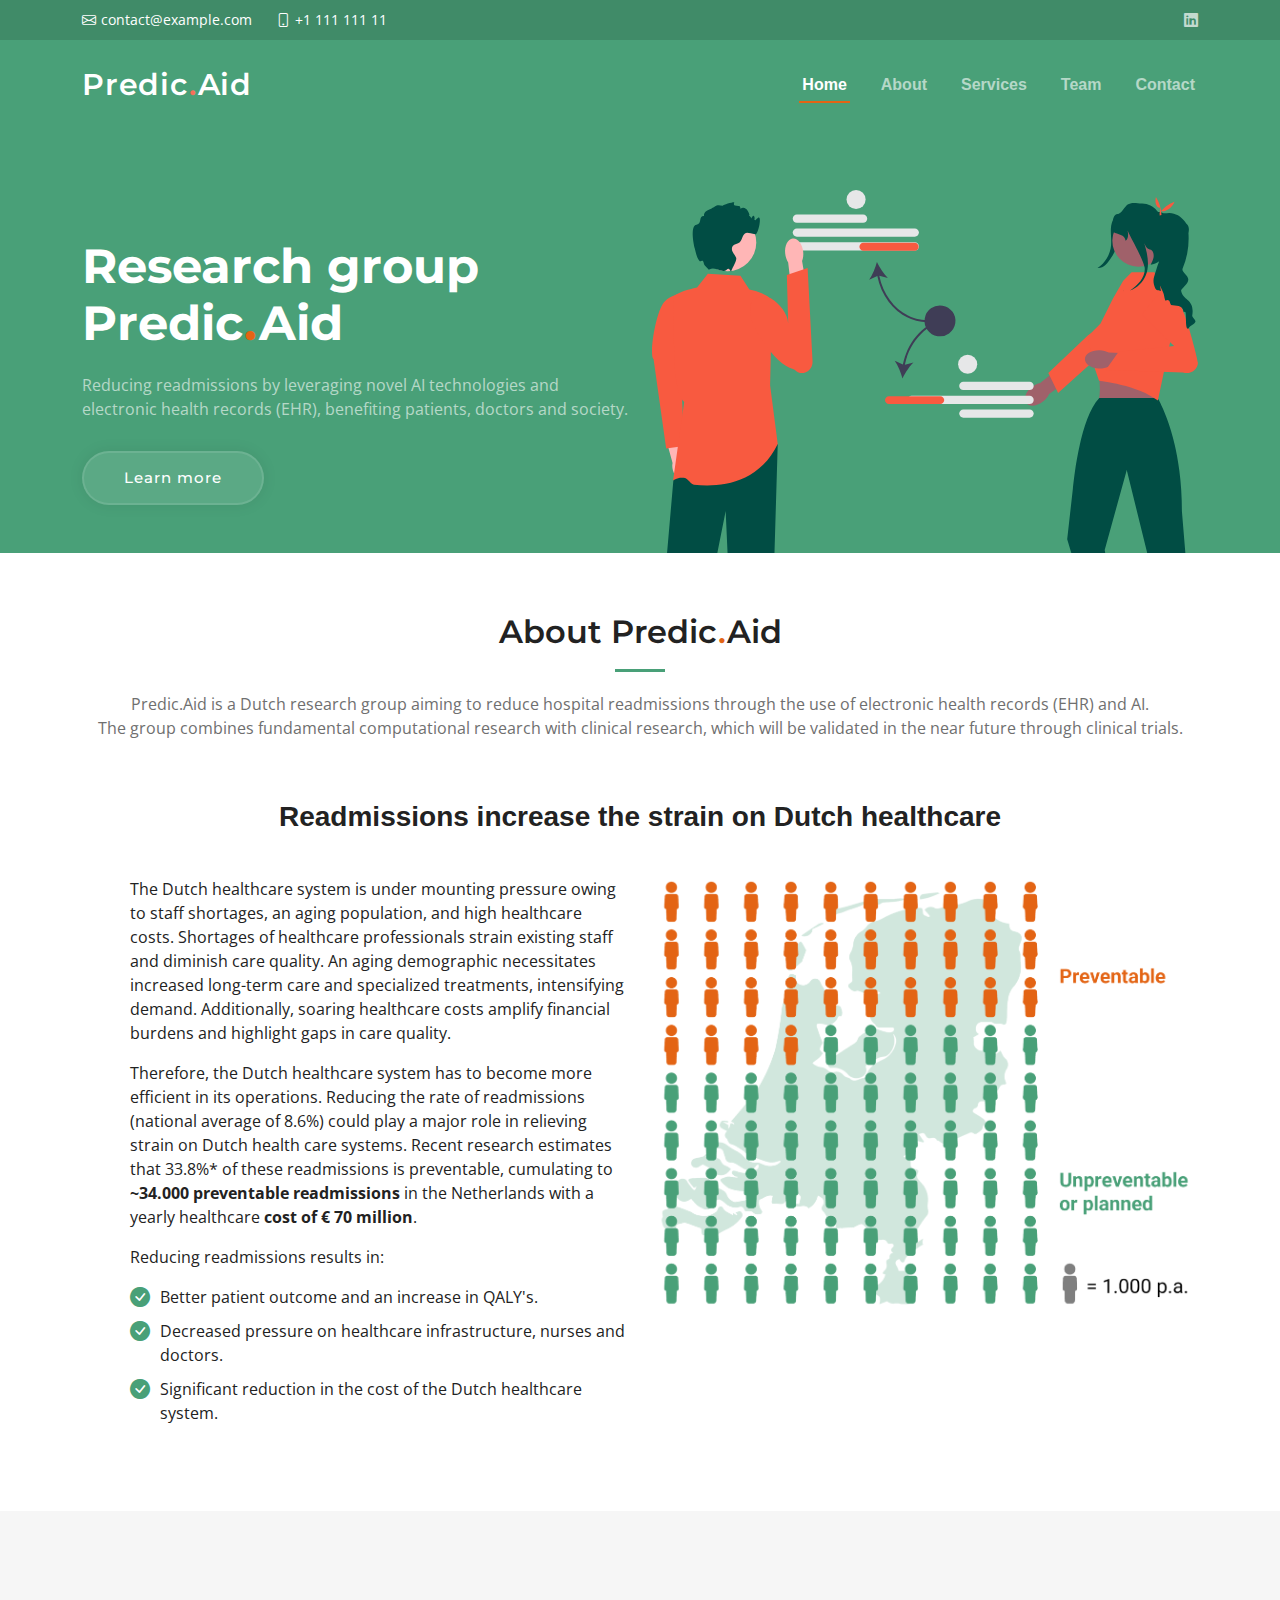
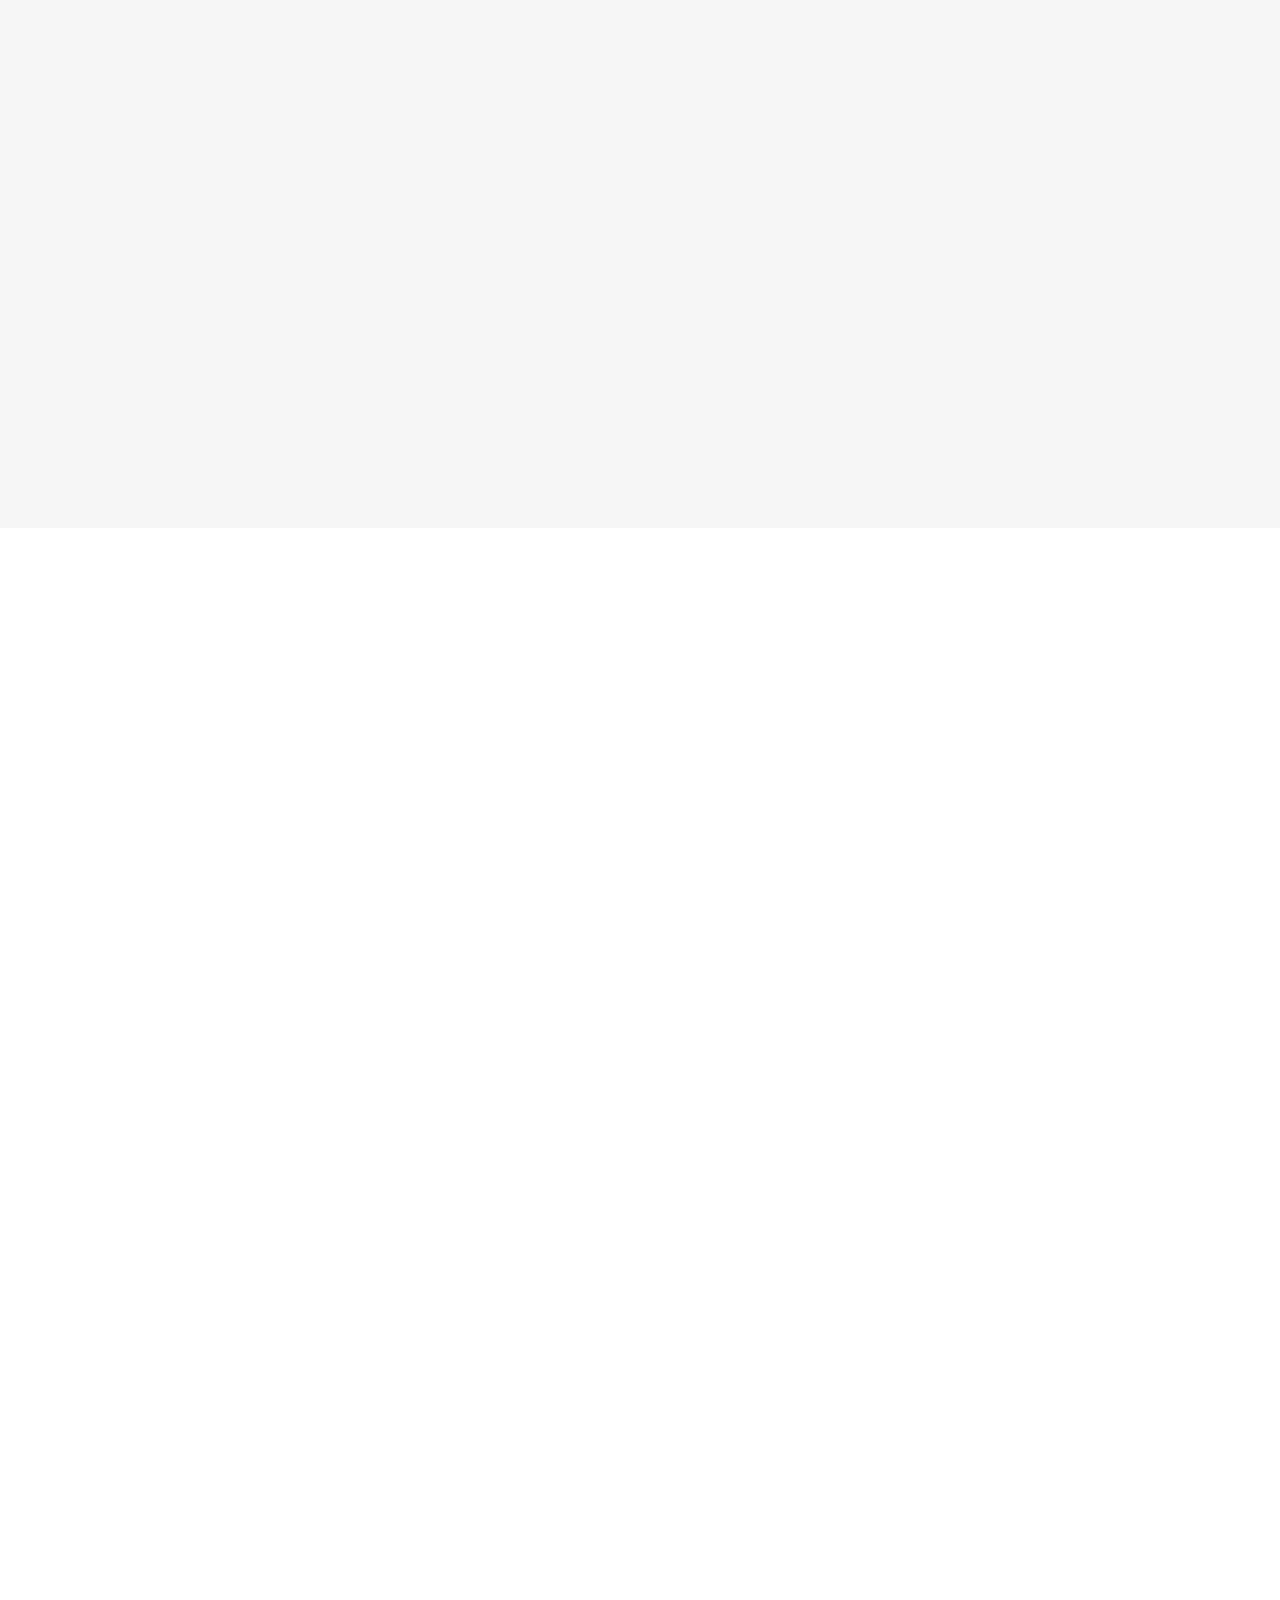
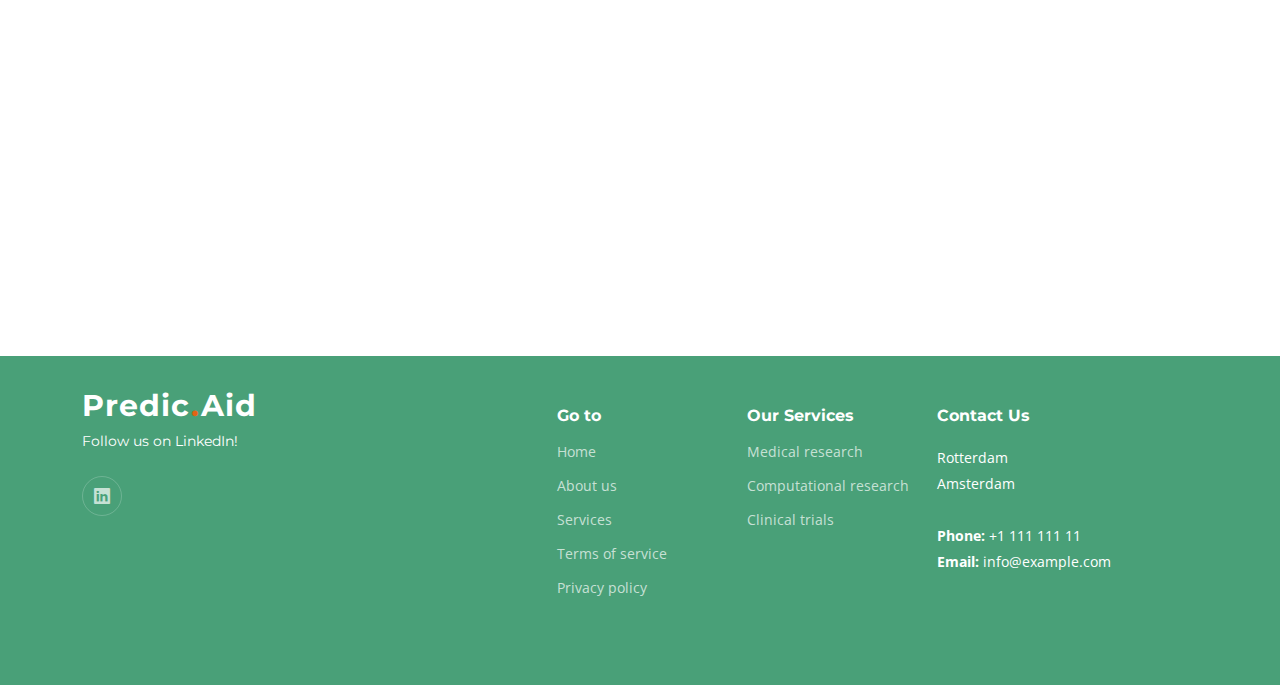
==== index.html @ d0615bd7 "subtutle" ====
<!DOCTYPE html>
<html lang="en">

<head>
  <meta charset="utf-8">
  <meta content="width=device-width, initial-scale=1.0" name="viewport">

  <title>Predic.Aid</title>
  <meta content="" name="description">
  <meta content="" name="keywords">

  <!-- Favicons -->
  <link href="assets/img/favicon.png" rel="icon">
  <link href="assets/img/apple-touch-icon.png" rel="apple-touch-icon">

  <!-- Google Fonts -->
  <link rel="preconnect" href="https://fonts.googleapis.com">
  <link rel="preconnect" href="https://fonts.gstatic.com" crossorigin>
  <link href="https://fonts.googleapis.com/css2?family=Open+Sans:ital,wght@0,300;0,400;0,500;0,600;0,700;1,300;1,400;1,600;1,700&family=Montserrat:ital,wght@0,300;0,400;0,500;0,600;0,700;1,300;1,400;1,500;1,600;1,700&family=Raleway:ital,wght@0,300;0,400;0,500;0,600;0,700;1,300;1,400;1,500;1,600;1,700&display=swap" rel="stylesheet">

  <!-- Vendor CSS Files -->
  <link href="assets/vendor/bootstrap/css/bootstrap.min.css" rel="stylesheet">
  <link href="assets/vendor/bootstrap-icons/bootstrap-icons.css" rel="stylesheet">
  <link href="assets/vendor/aos/aos.css" rel="stylesheet">
  <link href="assets/vendor/glightbox/css/glightbox.min.css" rel="stylesheet">
  <link href="assets/vendor/swiper/swiper-bundle.min.css" rel="stylesheet">

  <!-- Template Main CSS File -->
  <link href="assets/css/main.css" rel="stylesheet">

  <!-- =======================================================
  * Template Name: Impact
  * Template URL: https://bootstrapmade.com/impact-bootstrap-business-website-template/
  * Updated: Apr 4 2024 with Bootstrap v5.3.3
  * Author: BootstrapMade.com
  * License: https://bootstrapmade.com/license/
  ======================================================== -->
</head>

<body>

  <!-- ======= Header ======= -->
  <section id="topbar" class="topbar d-flex align-items-center">
    <div class="container d-flex justify-content-center justify-content-md-between">
      <div class="contact-info d-flex align-items-center">
        <i class="bi bi-envelope d-flex align-items-center"><a href="mailto:contact@example.com">contact@example.com</a></i>
        <i class="bi bi-phone d-flex align-items-center ms-4"><span>+1 111 111 11</span></i>
      </div>
      <div class="social-links d-none d-md-flex align-items-center">
        <a href="#" class="linkedin"><i class="bi bi-linkedin"></i></i></a>
      </div>
    </div>
  </section><!-- End Top Bar -->

  <header id="header" class="header d-flex align-items-center">

    <div class="container-fluid container-xl d-flex align-items-center justify-content-between">
      <a href="index.html" class="logo d-flex align-items-center">
        <!-- Uncomment the line below if you also wish to use an image logo -->
        <!-- <img src="assets/img/logo.png" alt=""> -->
        <h1>Predic<span>.</span>Aid</h1>
      </a>
      <nav id="navbar" class="navbar">
        <ul>
          <li><a href="#hero">Home</a></li>
          <li><a href="#about">About</a></li>
          <li><a href="#services">Services</a></li>
          <!--<li><a href="#portfolio">Portfolio</a></li>-->
          <li><a href="#team">Team</a></li>
          <!--<li><a href="blog.html">Blog</a></li>-->
          <!--
          <li class="dropdown"><a href="#"><span>Drop Down</span> <i class="bi bi-chevron-down dropdown-indicator"></i></a>
            <ul>
              <li><a href="#">Drop Down 1</a></li>
              <li class="dropdown"><a href="#"><span>Deep Drop Down</span> <i class="bi bi-chevron-down dropdown-indicator"></i></a>
                <ul>
                  <li><a href="#">Deep Drop Down 1</a></li>
                  <li><a href="#">Deep Drop Down 2</a></li>
                  <li><a href="#">Deep Drop Down 3</a></li>
                  <li><a href="#">Deep Drop Down 4</a></li>
                  <li><a href="#">Deep Drop Down 5</a></li>
                </ul>
              </li>
              <li><a href="#">Drop Down 2</a></li>
              <li><a href="#">Drop Down 3</a></li>
              <li><a href="#">Drop Down 4</a></li>
            </ul>
          </li>
          -->
          <li><a href="#contact">Contact</a></li>
        </ul>
      </nav><!-- .navbar -->

      <i class="mobile-nav-toggle mobile-nav-show bi bi-list"></i>
      <i class="mobile-nav-toggle mobile-nav-hide d-none bi bi-x"></i>

    </div>
  </header><!-- End Header -->
  <!-- End Header -->

  <!-- ======= Hero Section ======= -->
  <section id="hero" class="hero">
    <div class="container position-relative">
      <div class="row gy-5" data-aos="fade-in">
        <div class="col-lg-6 order-2 order-lg-1 d-flex flex-column justify-content-center text-center text-lg-start">
          <h2>Research group Predic<span>.</span>Aid</h2>
          <p>Reducing readmissions by leveraging novel AI technologies and electronic health records (EHR), benefiting patients, doctors and society.</p>
          <div class="d-flex justify-content-center justify-content-lg-start">
            <a href="#about" class="btn-get-started">Learn more</a>
            <!--<a href="https://www.youtube.com/watch?v=LXb3EKWsInQ" class="glightbox btn-watch-video d-flex align-items-center"><i class="bi bi-play-circle"></i><span>Watch Video</span></a>-->
          </div>
        </div>
        <div class="col-lg-6 order-1 order-lg-2">
          <img src="assets/img/hero-img.svg" class="img-fluid" alt="" data-aos="zoom-out" data-aos-delay="100">
        </div>
      </div>
    </div>
  </section>
  <!-- End Hero Section -->

  <main id="main">

    <!-- ======= About Us Section ======= -->
    <section id="about" class="about">
      <div class="container" data-aos="fade-up">

        <div class="section-header">
          <h2>About Predic<span class="text-orange">.</span>Aid</h2>
          <p>Predic.Aid is a Dutch research group aiming to reduce hospital readmissions through the use of electronic health records (EHR) and AI.</p>
          <p>The group combines fundamental computational research with clinical research, which will be validated in the near future through clinical trials. </p>
        </div>

        <div class="row gy-4 row-center-text">
          <h3>Readmissions increase the strain on Dutch healthcare</h3>
          <div class="col-lg-6 col-md-12">
            <div class = "content ps-0 ps-lg-5">
              <p>The Dutch healthcare system is under mounting pressure owing to staff shortages, an aging population, and high healthcare costs. Shortages of healthcare professionals strain existing staff and diminish care quality. An aging demographic necessitates increased long-term care and specialized treatments, intensifying demand. Additionally, soaring healthcare costs amplify financial burdens and highlight gaps in care quality. </p>
              <p>Therefore, the Dutch healthcare system has to become more efficient in its operations. Reducing the rate of readmissions (national average of 8.6%) could play a major role in relieving strain on Dutch health care systems. Recent research estimates that 33.8%* of these readmissions is preventable, cumulating to <b>~34.000 preventable readmissions</b> in the Netherlands with a yearly healthcare <b>cost of € 70 million</b>. </p>
              <p>Reducing readmissions results in:</p>
              <ul>
                <li><i class="bi bi-check-circle-fill"></i> Better patient outcome and an increase in QALY's.</li>
                <li><i class="bi bi-check-circle-fill"></i> Decreased pressure on healthcare infrastructure, nurses and doctors.</li>
                <li><i class="bi bi-check-circle-fill"></i> Significant reduction in the cost of the Dutch healthcare system.</li>
              </ul>
            </div>
          </div>
          <div class="col-lg-6 col-md-12">
            <img src="assets/img/graphics/preventable.png" class="img-fluid rounded-4 mb-4" alt="33.8% of Dutch readmissions is preventable.">
          </div>
        </div>

      </div>
    </section><!-- End About Us Section -->


   

    <!-- ======= Our Research Section ======= -->
    <section id="services" class="services sections-bg">
      <div class="container" data-aos="fade-up">

        <div class="section-header">
          <h2>Research</h2>
        </div>

        <div class="row gy-4" data-aos="fade-up" data-aos-delay="100">

          <div class="col-lg-4 col-md-6">
            <div class="service-item  position-relative">
              <div class="icon">
                <i class="bi bi-activity"></i>
              </div>
              <h3>Computational research</h3>
              <p>Predic.Aid is testing multiple machine learning algorithms for implementation. Algorithms are compared based on accuracy, speed and explainability.</p>
              <!---<a href="#" class="readmore stretched-link">Read more <i class="bi bi-arrow-right"></i></a>--->
            </div>
          </div><!-- End Service Item -->

          <div class="col-lg-4 col-md-6">
            <div class="service-item position-relative">
              <div class="icon">
                <i class="bi bi-broadcast"></i>
              </div>
              <h3>Clinical research</h3>
              <p>Clinical research forms the foundation for the development of readmission prediction models.</p>
              <!---<a href="#" class="readmore stretched-link">Read more <i class="bi bi-arrow-right"></i></a>--->
            </div>
          </div><!-- End Service Item -->

          <div class="col-lg-4 col-md-6">
            <div class="service-item position-relative">
              <div class="icon">
                <i class="bi bi-easel"></i>
              </div>
              <h3>Clinical trials</h3>
              <p>In the near future, computational and clinical research will combine in clinical trials to evaluate the impact of readmission prediction on Dutch healthcare.</p>
              <!---<a href="#" class="readmore stretched-link">Read more <i class="bi bi-arrow-right"></i></a>--->
            </div>
          </div><!-- End Service Item -->
        </div>

      </div>
    </section><!-- End Our Services Section -->


    <!-- ======= Our Team Section ======= -->
    <section id="team" class="team">
      <div class="container" data-aos="fade-up">

        <div class="section-header">
          <h2>The Predic<span class="predic-dot">.</span>Aid team</h2>
          <p>Predic.Aid is run by a group of young doctors and data scientist, brought together by their ambition to improve Dutch healthcare.</p>
        </div>

        <div class="row gy-3">

          <div class="col-xl-4 col-md-6 d-flex" data-aos="fade-up" data-aos-delay="200">
            <div class="member">
              <img src="assets/img/team/Karel.jpg" class="img-fluid" alt="">
              <h4>Karel Steur MD</h4>
              <span>Co-Founder & Head clinical</span>
              <div class="social">
                <a href=""><i class="bi bi-envelope"></i></a>
                <a href=""><i class="bi bi-phone"></i></a>
                <a href=""><i class="bi bi-linkedin"></i></a>
              </div>
            </div>
          </div><!-- End Team Member -->

          <div class="col-xl-4 col-md-6 d-flex" data-aos="fade-up" data-aos-delay="300">
            <div class="member">
              <img src="assets/img/team/Daan.png" class="img-fluid" alt="">
              <h4>Daan Witte</h4>
              <span>Co-founder & Data scientist</span>
              <div class="social">
                <a href=""><i class="bi bi-envelope"></i></a>
                <a href=""><i class="bi bi-phone"></i></a>
                <a href=""><i class="bi bi-linkedin"></i></a>
              </div>
            </div>
          </div><!-- End Team Member -->

          <div class="col-xl-4 col-md-6 d-flex" data-aos="fade-up" data-aos-delay="400">
            <div class="member">
              <img src="assets/img/team/Lex.jpg" class="img-fluid" alt="">
              <h4>Lex Lubbers</h4>
              <span>Co-founder & Data scientist</span>
              <div class="social">
                <a href=""><i class="bi bi-envelope"></i></a>
                <a href=""><i class="bi bi-phone"></i></a>
                <a href=""><i class="bi bi-linkedin"></i></a>
              </div>
            </div>
          </div><!-- End Team Member -->

        </div>

      </div>
    </section><!-- End Our Team Section -->

    <!-- ======= Contact Section ======= -->
    <section id="contact" class="contact">
      <div class="container" data-aos="fade-up">

        <div class="section-header">
          <h2>Contact</h2>
          <p>We are always open for a chat, don't hesitate to get in touch!</p>
        </div>

        <div class="row gx-lg-0 gy-4">

          <div class="col-lg-4">

            <div class="info-container d-flex flex-column align-items-center justify-content-center">
              <div class="info-item d-flex">
                <i class="bi bi-geo-alt flex-shrink-0"></i>
                <div>
                  <h4>Location:</h4>
                  <p>Rotterdam & Amsterdam</p>
                </div>
              </div><!-- End Info Item -->

              <div class="info-item d-flex">
                <i class="bi bi-envelope flex-shrink-0"></i>
                <div>
                  <h4>Email:</h4>
                  <p>info@example.com</p>
                </div>
              </div><!-- End Info Item -->

              <div class="info-item d-flex">
                <i class="bi bi-phone flex-shrink-0"></i>
                <div>
                  <h4>Call:</h4>
                  <p>+1 5589 55488 55</p>
                </div>
              </div><!-- End Info Item -->

              <div class="info-item d-flex">
                <i class="bi bi-clock flex-shrink-0"></i>
                <div>
                  <h4>Open Hours:</h4>
                  <p>Mon-Fri: 9AM - 6PM</p>
                </div>
              </div><!-- End Info Item -->
            </div>

          </div>

          <div class="col-lg-8">
            <form action="forms/contact.php" method="post" role="form" class="php-email-form">
              <div class="row">
                <div class="col-md-6 form-group">
                  <input type="text" name="name" class="form-control" id="name" placeholder="Your Name" required>
                </div>
                <div class="col-md-6 form-group mt-3 mt-md-0">
                  <input type="email" class="form-control" name="email" id="email" placeholder="Your Email" required>
                </div>
              </div>
              <div class="form-group mt-3">
                <input type="text" class="form-control" name="subject" id="subject" placeholder="Subject" required>
              </div>
              <div class="form-group mt-3">
                <textarea class="form-control" name="message" rows="7" placeholder="Message" required></textarea>
              </div>
              <div class="my-3">
                <div class="loading">Loading</div>
                <div class="error-message"></div>
                <div class="sent-message">Your message has been sent. Thank you!</div>
              </div>
              <div class="text-center"><button type="submit">Send Message</button></div>
            </form>
          </div><!-- End Contact Form -->

        </div>

      </div>
    </section><!-- End Contact Section -->

  </main><!-- End #main -->

  <!-- ======= Footer ======= -->
  <footer id="footer" class="footer">

    <div class="container">
      <div class="row gy-4">
        <div class="col-lg-5 col-md-12 footer-info">
          <a href="index.html" class="logo d-flex align-items-center">
            <span>Predic<span class="dot">.</span>Aid</span>
          </a>
          <p>Follow us on LinkedIn!</p>
          <div class="social-links d-flex mt-4">
            <a href="#" class="linkedin"><i class="bi bi-linkedin"></i></a>
          </div>
        </div>

        <div class="col-lg-2 col-6 footer-links">
          <h4>Go to</h4>
          <ul>
            <li><a href="#hero">Home</a></li>
            <li><a href="#about">About us</a></li>
            <li><a href="#services">Services</a></li>
            <li><a href="#">Terms of service</a></li>
            <li><a href="#">Privacy policy</a></li>
          </ul>
        </div>

        <div class="col-lg-2 col-6 footer-links">
          <h4>Our Services</h4>
          <ul>
            <li><a href="#">Medical research</a></li>
            <li><a href="#">Computational research</a></li>
            <li><a href="#">Clinical trials</a></li>
          </ul>
        </div>

        <div class="col-lg-3 col-md-12 footer-contact text-center text-md-start">
          <h4>Contact Us</h4>
          <p>
            Rotterdam <br>
            Amsterdam <br><br>
            <strong>Phone:</strong> +1 111 111 11<br>
            <strong>Email:</strong> info@example.com<br>
          </p>

        </div>

      </div>
    </div>

  </footer><!-- End Footer -->
  <!-- End Footer -->

  <a href="#" class="scroll-top d-flex align-items-center justify-content-center"><i class="bi bi-arrow-up-short"></i></a>

  <div id="preloader"></div>

  <!-- Vendor JS Files -->
  <script src="assets/vendor/bootstrap/js/bootstrap.bundle.min.js"></script>
  <script src="assets/vendor/aos/aos.js"></script>
  <script src="assets/vendor/glightbox/js/glightbox.min.js"></script>
  <script src="assets/vendor/purecounter/purecounter_vanilla.js"></script>
  <script src="assets/vendor/swiper/swiper-bundle.min.js"></script>
  <script src="assets/vendor/isotope-layout/isotope.pkgd.min.js"></script>
  <script src="assets/vendor/php-email-form/validate.js"></script>

  <!-- Template Main JS File -->
  <script src="assets/js/main.js"></script>

</body>

</html>
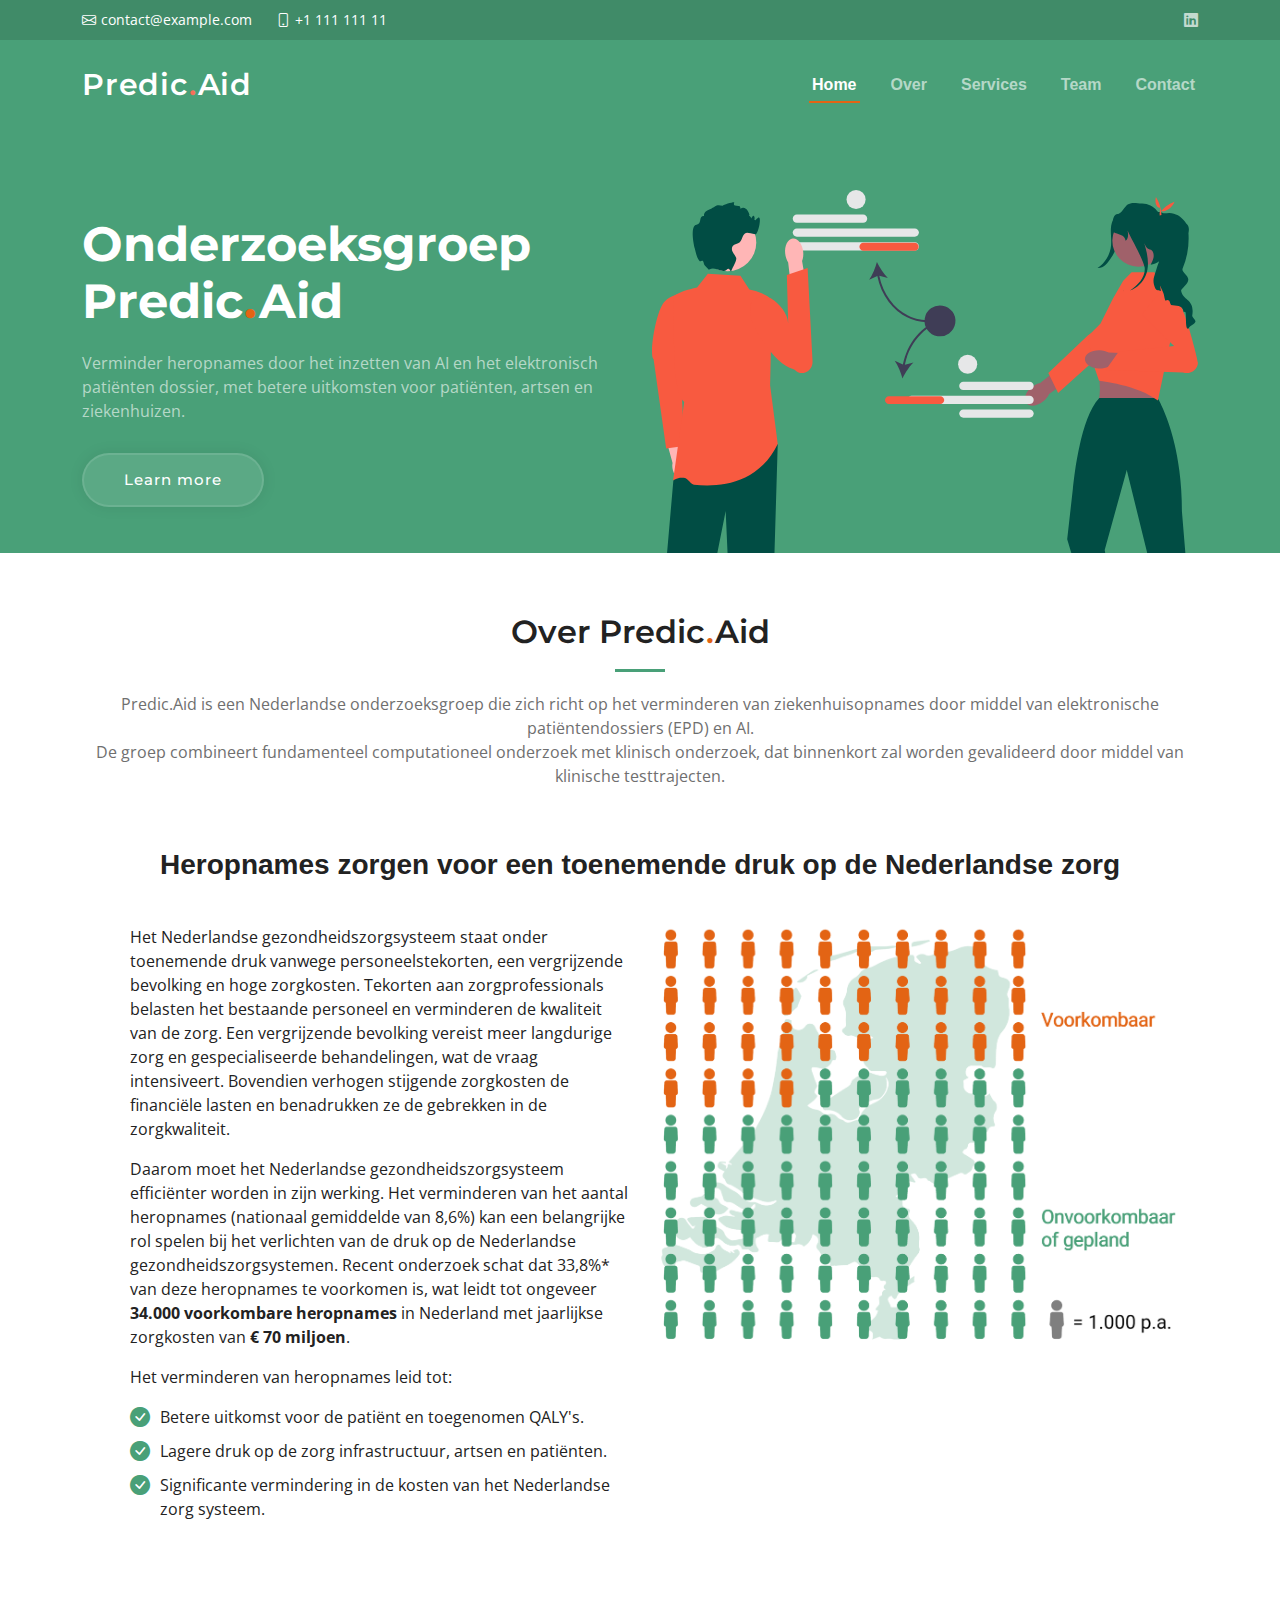
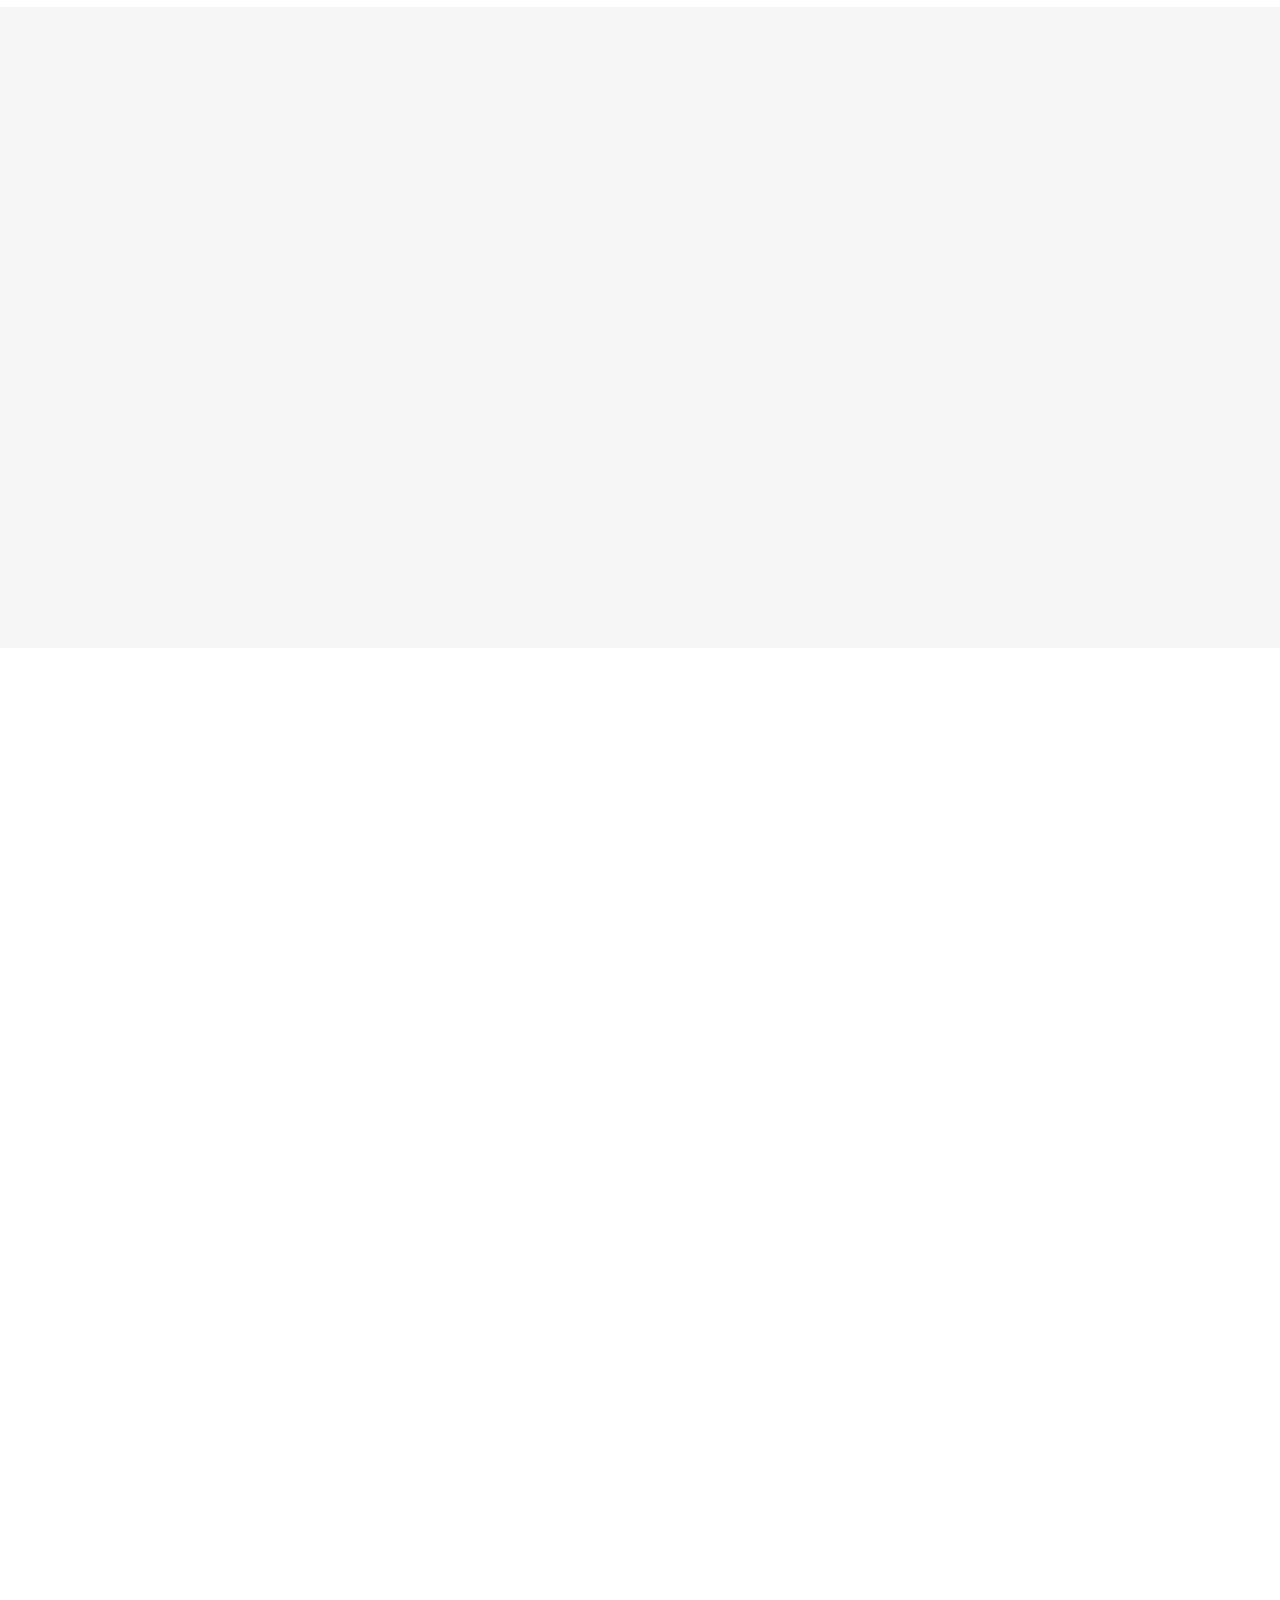
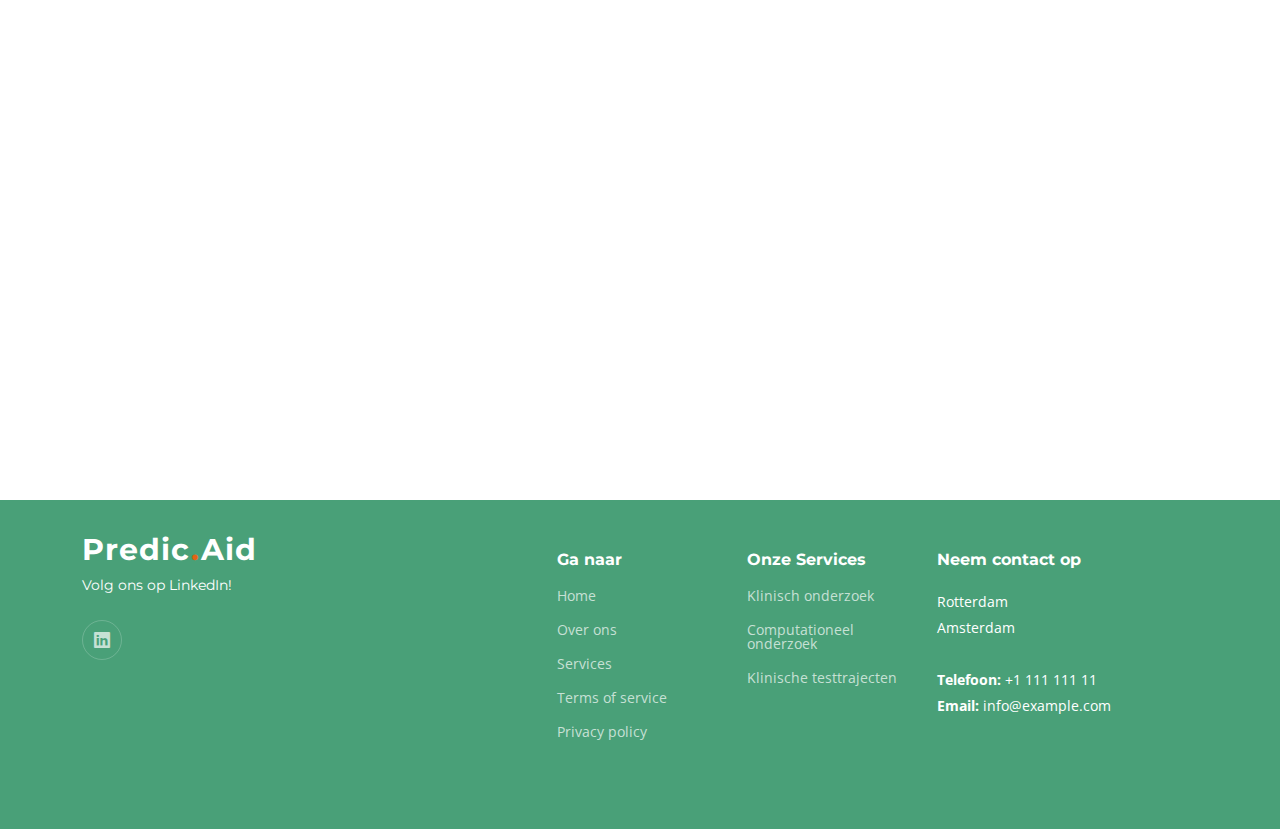
==== commit ec483f8f: "changed the language to dutch" ====
--- a/index.html
+++ b/index.html
@@ -63,7 +63,7 @@
       <nav id="navbar" class="navbar">
         <ul>
           <li><a href="#hero">Home</a></li>
-          <li><a href="#about">About</a></li>
+          <li><a href="#about">Over</a></li>
           <li><a href="#services">Services</a></li>
           <!--<li><a href="#portfolio">Portfolio</a></li>-->
           <li><a href="#team">Team</a></li>
@@ -103,8 +103,8 @@
     <div class="container position-relative">
       <div class="row gy-5" data-aos="fade-in">
         <div class="col-lg-6 order-2 order-lg-1 d-flex flex-column justify-content-center text-center text-lg-start">
-          <h2>Research group Predic<span>.</span>Aid</h2>
-          <p>Reducing readmissions by leveraging novel AI technologies and electronic health records (EHR), benefiting patients, doctors and society.</p>
+          <h2>Onderzoeksgroep Predic<span>.</span>Aid</h2>
+          <p>Verminder heropnames door het inzetten van AI en het elektronisch patiënten dossier, met betere uitkomsten voor patiënten, artsen en ziekenhuizen.</p>
           <div class="d-flex justify-content-center justify-content-lg-start">
             <a href="#about" class="btn-get-started">Learn more</a>
             <!--<a href="https://www.youtube.com/watch?v=LXb3EKWsInQ" class="glightbox btn-watch-video d-flex align-items-center"><i class="bi bi-play-circle"></i><span>Watch Video</span></a>-->
@@ -125,27 +125,28 @@
       <div class="container" data-aos="fade-up">
 
         <div class="section-header">
-          <h2>About Predic<span class="text-orange">.</span>Aid</h2>
-          <p>Predic.Aid is a Dutch research group aiming to reduce hospital readmissions through the use of electronic health records (EHR) and AI.</p>
-          <p>The group combines fundamental computational research with clinical research, which will be validated in the near future through clinical trials. </p>
+          <h2>Over Predic<span class="text-orange">.</span>Aid</h2>
+          <p>Predic.Aid is een Nederlandse onderzoeksgroep die zich richt op het verminderen van ziekenhuisopnames door middel van elektronische patiëntendossiers (EPD) en AI.</p>
+          <p>De groep combineert fundamenteel computationeel onderzoek met klinisch onderzoek, dat binnenkort zal worden gevalideerd door middel van klinische testtrajecten.</p>
         </div>
 
         <div class="row gy-4 row-center-text">
-          <h3>Readmissions increase the strain on Dutch healthcare</h3>
+          <h3>Heropnames zorgen voor een toenemende druk op de Nederlandse zorg</h3>
           <div class="col-lg-6 col-md-12">
             <div class = "content ps-0 ps-lg-5">
-              <p>The Dutch healthcare system is under mounting pressure owing to staff shortages, an aging population, and high healthcare costs. Shortages of healthcare professionals strain existing staff and diminish care quality. An aging demographic necessitates increased long-term care and specialized treatments, intensifying demand. Additionally, soaring healthcare costs amplify financial burdens and highlight gaps in care quality. </p>
-              <p>Therefore, the Dutch healthcare system has to become more efficient in its operations. Reducing the rate of readmissions (national average of 8.6%) could play a major role in relieving strain on Dutch health care systems. Recent research estimates that 33.8%* of these readmissions is preventable, cumulating to <b>~34.000 preventable readmissions</b> in the Netherlands with a yearly healthcare <b>cost of € 70 million</b>. </p>
-              <p>Reducing readmissions results in:</p>
+              <p>Het Nederlandse gezondheidszorgsysteem staat onder toenemende druk vanwege personeelstekorten, een vergrijzende bevolking en hoge zorgkosten. Tekorten aan zorgprofessionals belasten het bestaande personeel en verminderen de kwaliteit van de zorg. Een vergrijzende bevolking vereist meer langdurige zorg en gespecialiseerde behandelingen, wat de vraag intensiveert. Bovendien verhogen stijgende zorgkosten de financiële lasten en benadrukken ze de gebrekken in de zorgkwaliteit.</p>
+              <p>
+                Daarom moet het Nederlandse gezondheidszorgsysteem efficiënter worden in zijn werking. Het verminderen van het aantal heropnames (nationaal gemiddelde van 8,6%) kan een belangrijke rol spelen bij het verlichten van de druk op de Nederlandse gezondheidszorgsystemen. Recent onderzoek schat dat 33,8%* van deze heropnames te voorkomen is, wat leidt tot ongeveer <b>34.000 voorkombare heropnames</b> in Nederland met jaarlijkse zorgkosten van <b>€ 70 miljoen</b>.</p>
+              <p>Het verminderen van heropnames leid tot:</p>
               <ul>
-                <li><i class="bi bi-check-circle-fill"></i> Better patient outcome and an increase in QALY's.</li>
-                <li><i class="bi bi-check-circle-fill"></i> Decreased pressure on healthcare infrastructure, nurses and doctors.</li>
-                <li><i class="bi bi-check-circle-fill"></i> Significant reduction in the cost of the Dutch healthcare system.</li>
+                <li><i class="bi bi-check-circle-fill"></i> Betere uitkomst voor de patiënt en toegenomen QALY's.</li>
+                <li><i class="bi bi-check-circle-fill"></i> Lagere druk op de zorg infrastructuur, artsen en patiënten.</li>
+                <li><i class="bi bi-check-circle-fill"></i> Significante vermindering in de kosten van het Nederlandse zorg systeem.</li>
               </ul>
             </div>
           </div>
           <div class="col-lg-6 col-md-12">
-            <img src="assets/img/graphics/preventable.png" class="img-fluid rounded-4 mb-4" alt="33.8% of Dutch readmissions is preventable.">
+            <img src="assets/img/graphics/voorkombaar.png" class="img-fluid rounded-4 mb-4" alt="33.8% of Dutch readmissions is preventable.">
           </div>
         </div>
 
@@ -160,7 +161,7 @@
       <div class="container" data-aos="fade-up">
 
         <div class="section-header">
-          <h2>Research</h2>
+          <h2>Onderzoek</h2>
         </div>
 
         <div class="row gy-4" data-aos="fade-up" data-aos-delay="100">
@@ -170,8 +171,8 @@
               <div class="icon">
                 <i class="bi bi-activity"></i>
               </div>
-              <h3>Computational research</h3>
-              <p>Predic.Aid is testing multiple machine learning algorithms for implementation. Algorithms are compared based on accuracy, speed and explainability.</p>
+              <h3>Computationeel onderzoek</h3>
+              <p>Predic.Aid test meerdere machine learning-algoritmen voor implementatie. De algoritmen worden vergeleken op basis van nauwkeurigheid, snelheid en verklaarbaarheid.</p>
               <!---<a href="#" class="readmore stretched-link">Read more <i class="bi bi-arrow-right"></i></a>--->
             </div>
           </div><!-- End Service Item -->
@@ -181,8 +182,9 @@
               <div class="icon">
                 <i class="bi bi-broadcast"></i>
               </div>
-              <h3>Clinical research</h3>
-              <p>Clinical research forms the foundation for the development of readmission prediction models.</p>
+              <h3>Klinisch onderzoek</h3>
+              <p>
+                Klinisch onderzoek vormt de basis voor de ontwikkeling van voorspellingsmodellen voor heropnames.</p>
               <!---<a href="#" class="readmore stretched-link">Read more <i class="bi bi-arrow-right"></i></a>--->
             </div>
           </div><!-- End Service Item -->
@@ -192,8 +194,8 @@
               <div class="icon">
                 <i class="bi bi-easel"></i>
               </div>
-              <h3>Clinical trials</h3>
-              <p>In the near future, computational and clinical research will combine in clinical trials to evaluate the impact of readmission prediction on Dutch healthcare.</p>
+              <h3>Klinische testtrajecten</h3>
+              <p>In de nabije toekomst zullen computationeel en klinisch onderzoek samenkomen in klinische proeven om de impact van voorspelling van heropnames op de Nederlandse gezondheidszorg te evalueren.</p>
               <!---<a href="#" class="readmore stretched-link">Read more <i class="bi bi-arrow-right"></i></a>--->
             </div>
           </div><!-- End Service Item -->
@@ -208,8 +210,8 @@
       <div class="container" data-aos="fade-up">
 
         <div class="section-header">
-          <h2>The Predic<span class="predic-dot">.</span>Aid team</h2>
-          <p>Predic.Aid is run by a group of young doctors and data scientist, brought together by their ambition to improve Dutch healthcare.</p>
+          <h2>Het Predic<span class="predic-dot">.</span>Aid team</h2>
+          <p>Predic.Aid wordt geleid door een groep jonge artsen en datawetenschappers, verenigd door hun ambitie om de Nederlandse gezondheidszorg te verbeteren.</p>
         </div>
 
         <div class="row gy-3">
@@ -218,7 +220,7 @@
             <div class="member">
               <img src="assets/img/team/Karel.jpg" class="img-fluid" alt="">
               <h4>Karel Steur MD</h4>
-              <span>Co-Founder & Head clinical</span>
+              <span>Co-Founder & Hoofd klinsich onderzoek</span>
               <div class="social">
                 <a href=""><i class="bi bi-envelope"></i></a>
                 <a href=""><i class="bi bi-phone"></i></a>
@@ -264,7 +266,7 @@
 
         <div class="section-header">
           <h2>Contact</h2>
-          <p>We are always open for a chat, don't hesitate to get in touch!</p>
+          <p>We gaan graag in gesprek, twijfel niet om contact op te nemen!</p>
         </div>
 
         <div class="row gx-lg-0 gy-4">
@@ -275,7 +277,7 @@
               <div class="info-item d-flex">
                 <i class="bi bi-geo-alt flex-shrink-0"></i>
                 <div>
-                  <h4>Location:</h4>
+                  <h4>Locatie:</h4>
                   <p>Rotterdam & Amsterdam</p>
                 </div>
               </div><!-- End Info Item -->
@@ -291,7 +293,7 @@
               <div class="info-item d-flex">
                 <i class="bi bi-phone flex-shrink-0"></i>
                 <div>
-                  <h4>Call:</h4>
+                  <h4>Telefoon:</h4>
                   <p>+1 5589 55488 55</p>
                 </div>
               </div><!-- End Info Item -->
@@ -299,8 +301,8 @@
               <div class="info-item d-flex">
                 <i class="bi bi-clock flex-shrink-0"></i>
                 <div>
-                  <h4>Open Hours:</h4>
-                  <p>Mon-Fri: 9AM - 6PM</p>
+                  <h4>Kantoor uren:</h4>
+                  <p>ma - vr: 9:00 - 18:00</p>
                 </div>
               </div><!-- End Info Item -->
             </div>
@@ -311,24 +313,24 @@
             <form action="forms/contact.php" method="post" role="form" class="php-email-form">
               <div class="row">
                 <div class="col-md-6 form-group">
-                  <input type="text" name="name" class="form-control" id="name" placeholder="Your Name" required>
+                  <input type="text" name="name" class="form-control" id="name" placeholder="Naam" required>
                 </div>
                 <div class="col-md-6 form-group mt-3 mt-md-0">
-                  <input type="email" class="form-control" name="email" id="email" placeholder="Your Email" required>
+                  <input type="email" class="form-control" name="email" id="email" placeholder="Email" required>
                 </div>
               </div>
               <div class="form-group mt-3">
-                <input type="text" class="form-control" name="subject" id="subject" placeholder="Subject" required>
+                <input type="text" class="form-control" name="subject" id="subject" placeholder="Onderwerp" required>
               </div>
               <div class="form-group mt-3">
-                <textarea class="form-control" name="message" rows="7" placeholder="Message" required></textarea>
+                <textarea class="form-control" name="message" rows="7" placeholder="Bericht" required></textarea>
               </div>
               <div class="my-3">
-                <div class="loading">Loading</div>
+                <div class="loading">Laden</div>
                 <div class="error-message"></div>
-                <div class="sent-message">Your message has been sent. Thank you!</div>
-              </div>
-              <div class="text-center"><button type="submit">Send Message</button></div>
+                <div class="sent-message">Uw bericht is verstuurd, bedankt!</div>
+              </div>
+              <div class="text-center"><button type="submit">Verstuur</button></div>
             </form>
           </div><!-- End Contact Form -->
 
@@ -348,17 +350,17 @@
           <a href="index.html" class="logo d-flex align-items-center">
             <span>Predic<span class="dot">.</span>Aid</span>
           </a>
-          <p>Follow us on LinkedIn!</p>
+          <p>Volg ons op LinkedIn!</p>
           <div class="social-links d-flex mt-4">
             <a href="#" class="linkedin"><i class="bi bi-linkedin"></i></a>
           </div>
         </div>
 
         <div class="col-lg-2 col-6 footer-links">
-          <h4>Go to</h4>
+          <h4>Ga naar</h4>
           <ul>
             <li><a href="#hero">Home</a></li>
-            <li><a href="#about">About us</a></li>
+            <li><a href="#about">Over ons</a></li>
             <li><a href="#services">Services</a></li>
             <li><a href="#">Terms of service</a></li>
             <li><a href="#">Privacy policy</a></li>
@@ -366,20 +368,20 @@
         </div>
 
         <div class="col-lg-2 col-6 footer-links">
-          <h4>Our Services</h4>
+          <h4>Onze Services</h4>
           <ul>
-            <li><a href="#">Medical research</a></li>
-            <li><a href="#">Computational research</a></li>
-            <li><a href="#">Clinical trials</a></li>
+            <li><a href="#">Klinisch onderzoek</a></li>
+            <li><a href="#">Computationeel onderzoek</a></li>
+            <li><a href="#">Klinische testtrajecten</a></li>
           </ul>
         </div>
 
         <div class="col-lg-3 col-md-12 footer-contact text-center text-md-start">
-          <h4>Contact Us</h4>
+          <h4>Neem contact op</h4>
           <p>
             Rotterdam <br>
             Amsterdam <br><br>
-            <strong>Phone:</strong> +1 111 111 11<br>
+            <strong>Telefoon:</strong> +1 111 111 11<br>
             <strong>Email:</strong> info@example.com<br>
           </p>
 
--- a/assets/css/main.css
+++ b/assets/css/main.css
@@ -1919,6 +1919,7 @@
   background: rgba(255, 255, 255, 0.1);
   box-shadow: 0 0 15px rgba(0, 0, 0, 0.08);
   border: 2px solid rgba(255, 255, 255, 0.1);
+  margin-bottom:20px;
 }
 
 .hero .btn-get-started:hover {
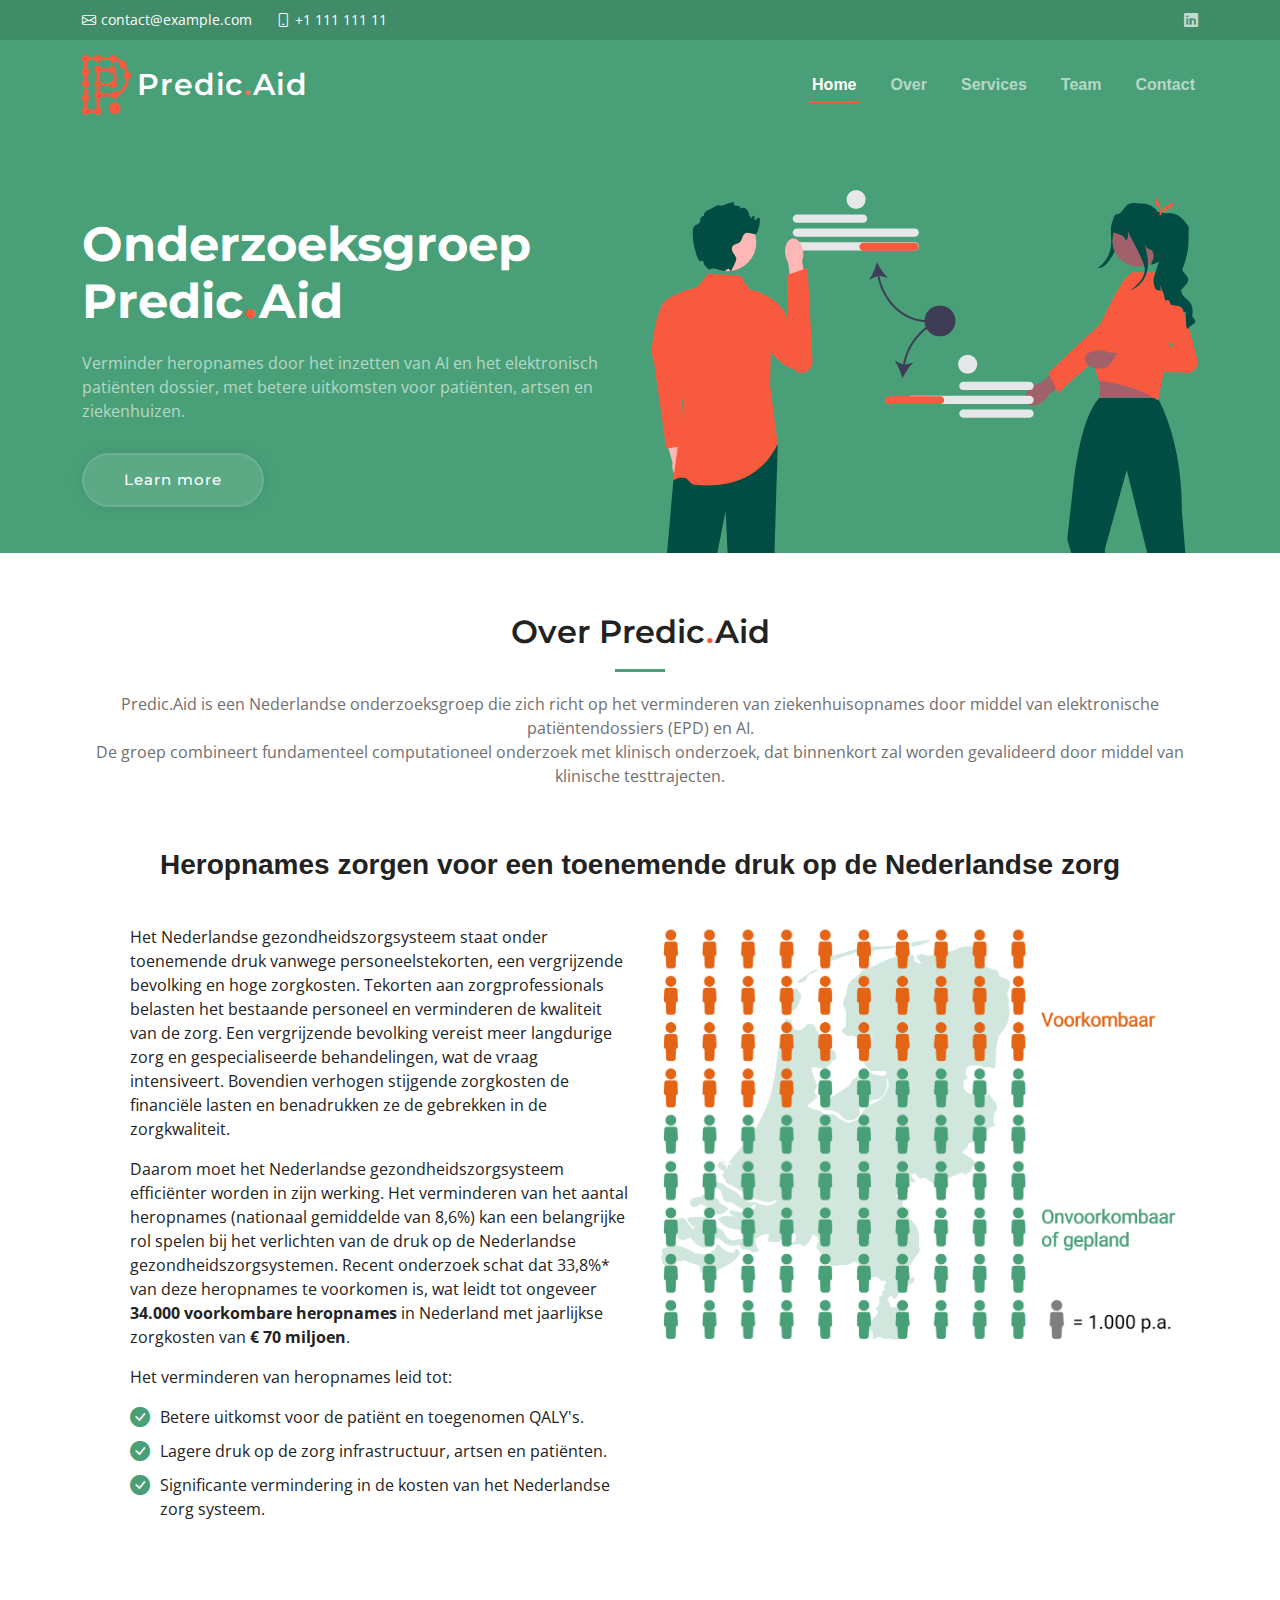
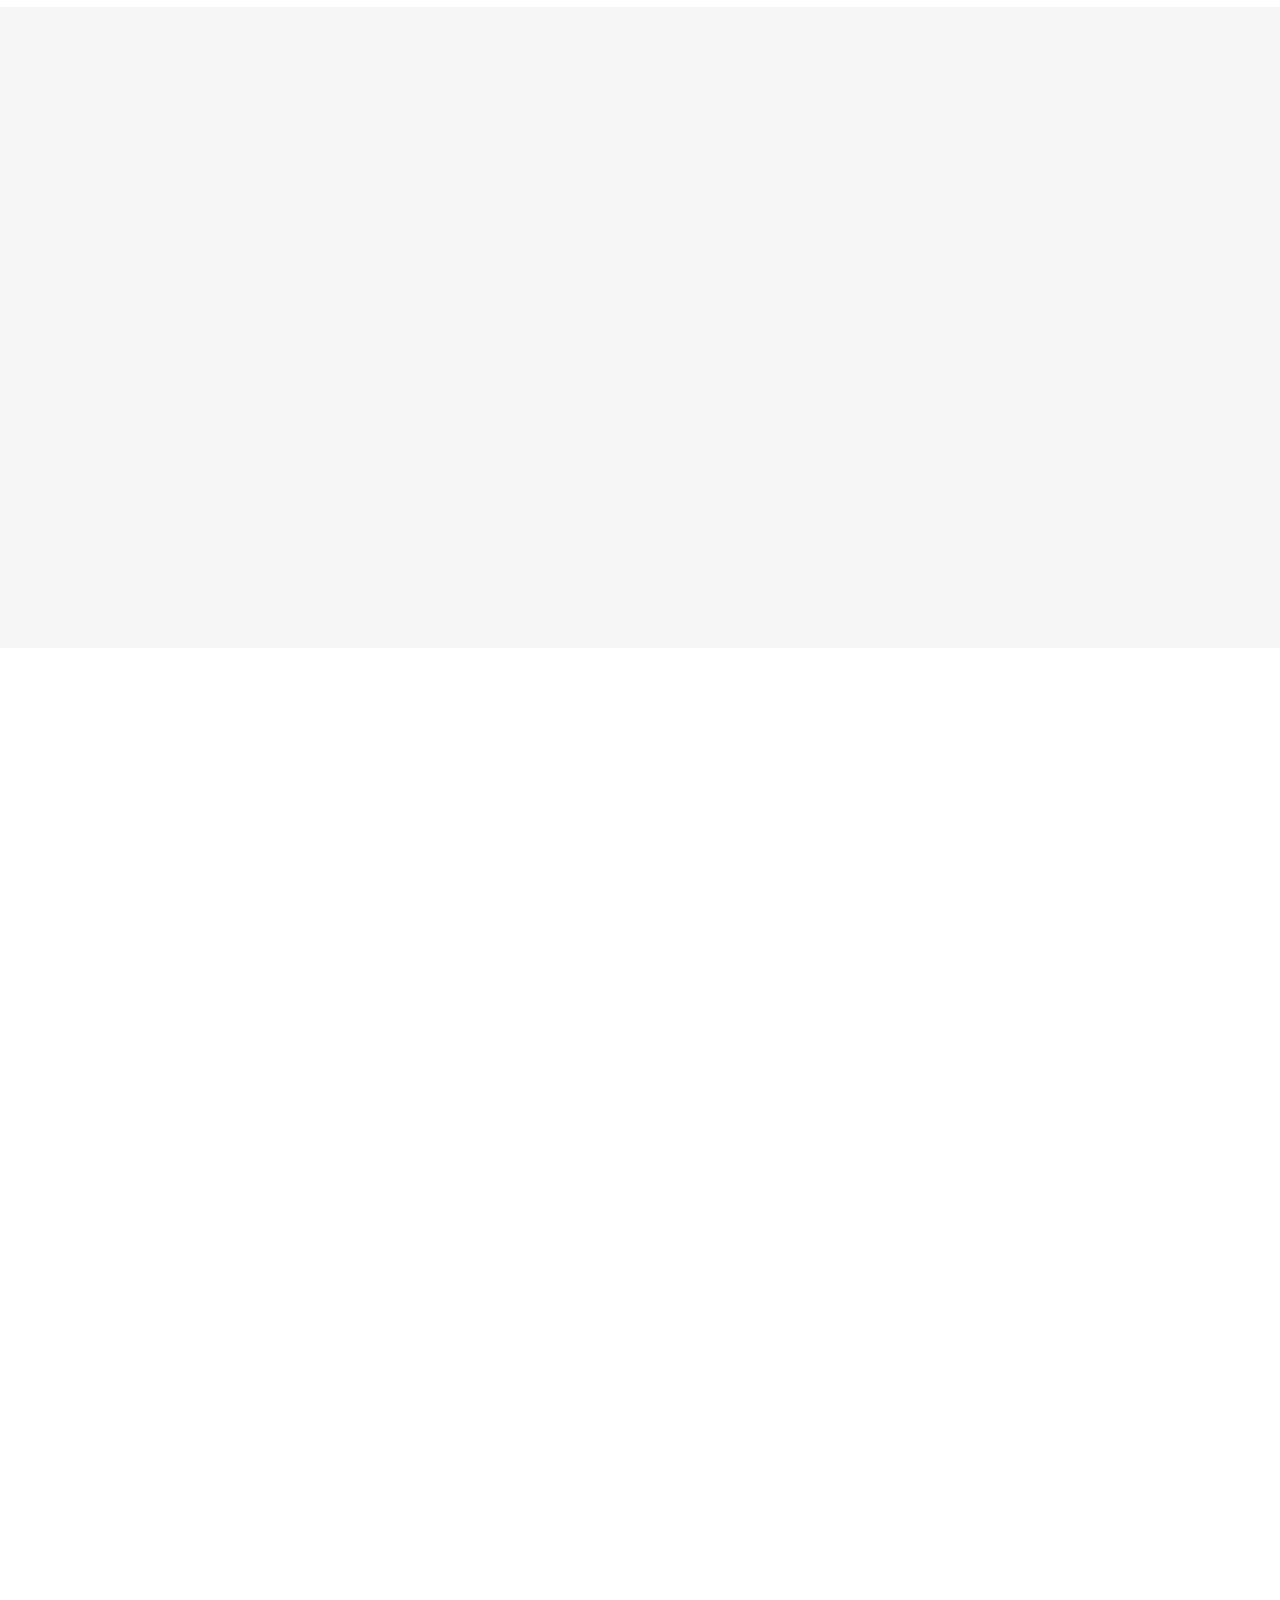
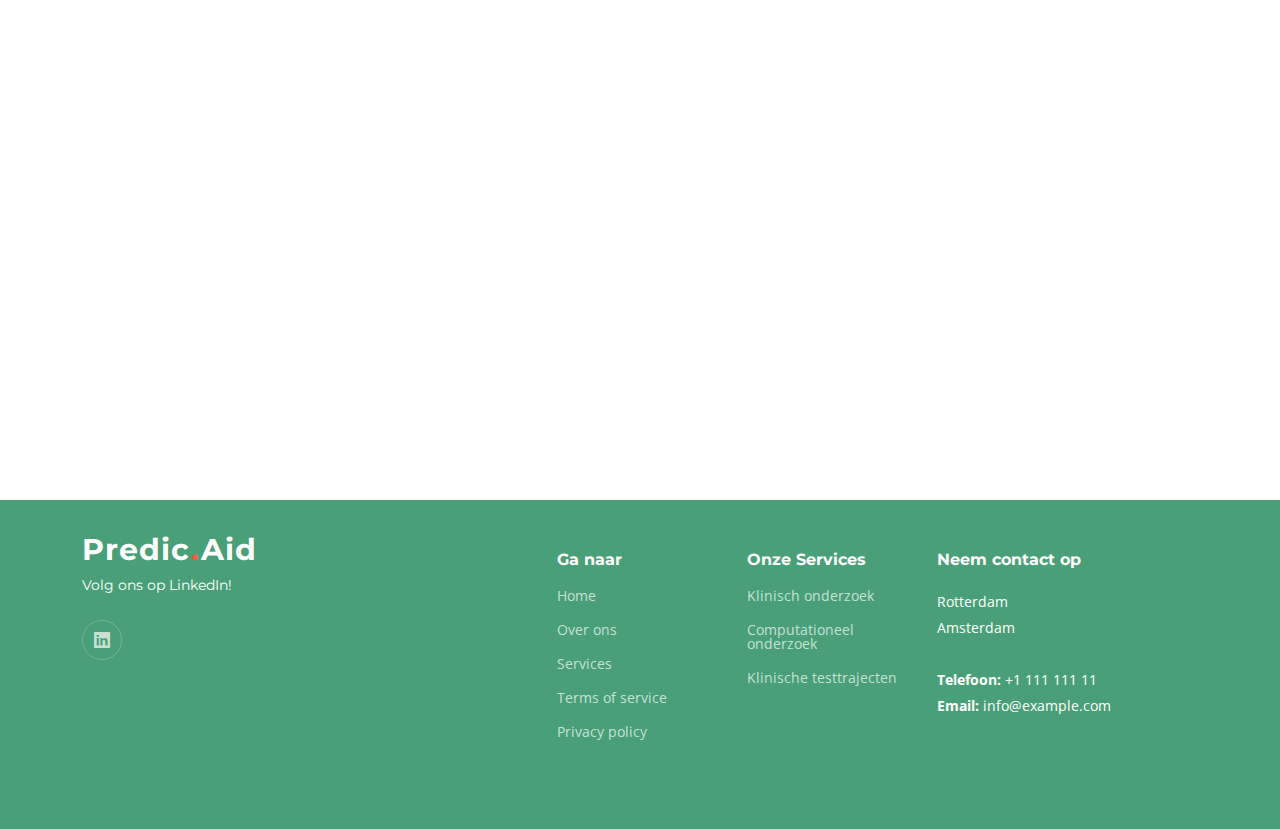
==== commit c2e8322f: "Made the logo a bit better for small display" ====
--- a/index.html
+++ b/index.html
@@ -57,7 +57,7 @@
     <div class="container-fluid container-xl d-flex align-items-center justify-content-between">
       <a href="index.html" class="logo d-flex align-items-center">
         <!-- Uncomment the line below if you also wish to use an image logo -->
-        <!-- <img src="assets/img/logo.png" alt=""> -->
+        <img src="assets/img/favicon.png" alt="">
         <h1>Predic<span>.</span>Aid</h1>
       </a>
       <nav id="navbar" class="navbar">
@@ -220,7 +220,7 @@
             <div class="member">
               <img src="assets/img/team/Karel.jpg" class="img-fluid" alt="">
               <h4>Karel Steur MD</h4>
-              <span>Co-Founder & Hoofd klinsich onderzoek</span>
+              <span>Klinsich onderzoek</span>
               <div class="social">
                 <a href=""><i class="bi bi-envelope"></i></a>
                 <a href=""><i class="bi bi-phone"></i></a>
@@ -233,7 +233,7 @@
             <div class="member">
               <img src="assets/img/team/Daan.png" class="img-fluid" alt="">
               <h4>Daan Witte</h4>
-              <span>Co-founder & Data scientist</span>
+              <span>Data scientist</span>
               <div class="social">
                 <a href=""><i class="bi bi-envelope"></i></a>
                 <a href=""><i class="bi bi-phone"></i></a>
@@ -246,7 +246,7 @@
             <div class="member">
               <img src="assets/img/team/Lex.jpg" class="img-fluid" alt="">
               <h4>Lex Lubbers</h4>
-              <span>Co-founder & Data scientist</span>
+              <span>Data scientist</span>
               <div class="social">
                 <a href=""><i class="bi bi-envelope"></i></a>
                 <a href=""><i class="bi bi-phone"></i></a>
--- a/assets/css/main.css
+++ b/assets/css/main.css
@@ -21,7 +21,7 @@
 :root {
   --color-default: #222222;
   --color-primary: #49A078;
-  --color-secondary: #E36414;
+  --color-secondary: #F85A40;
 }
 
 /* Smooth scroll behavior */
@@ -43,7 +43,7 @@
 }
 
 a:hover {
-  color: #00b6a1;
+  color: #408b68;
   text-decoration: none;
 }
 
@@ -311,7 +311,7 @@
 }
 
 .header .logo img {
-  max-height: 40px;
+  max-height: 60px;
   margin-right: 6px;
 }
 
@@ -1864,7 +1864,7 @@
 }
 
 .contact .php-email-form button[type=submit]:hover {
-  background: rgba(0, 131, 116, 0.8);
+  background: #408b68;
 }
 
 @keyframes animate-loading {
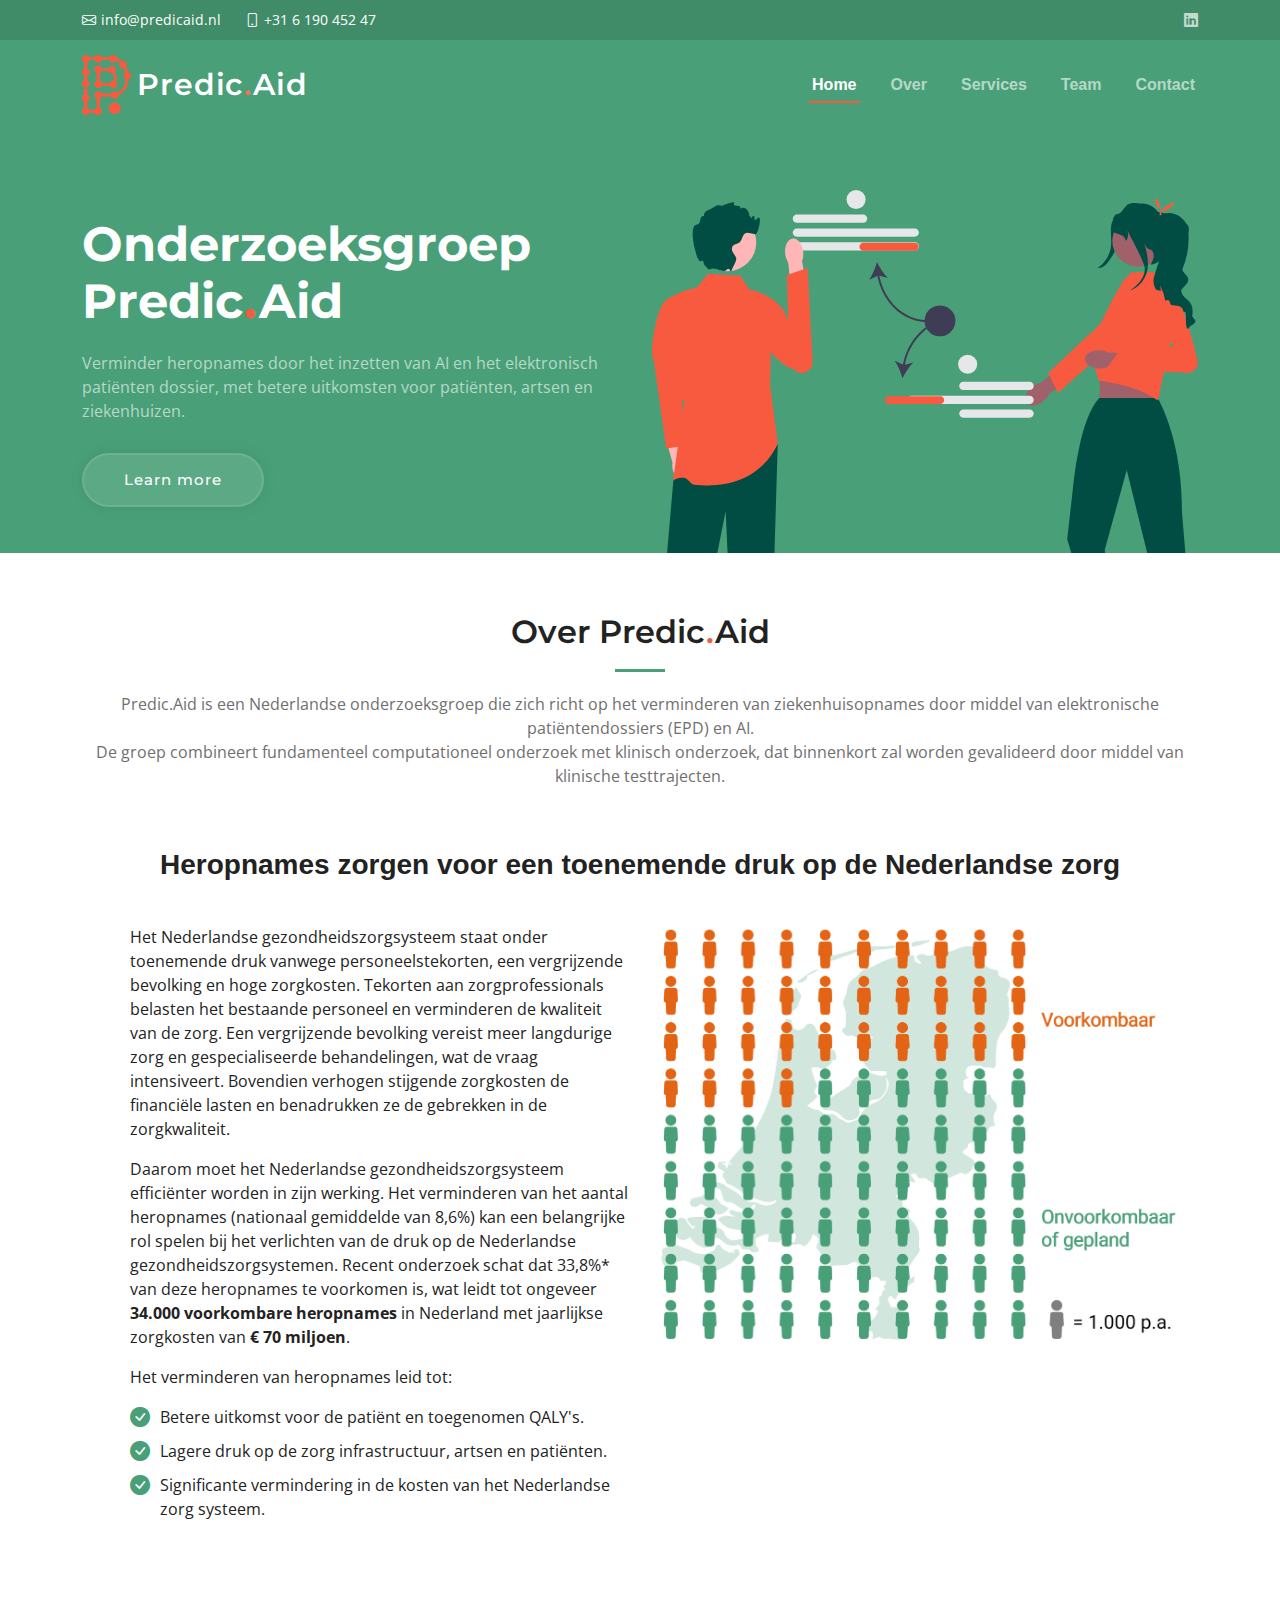
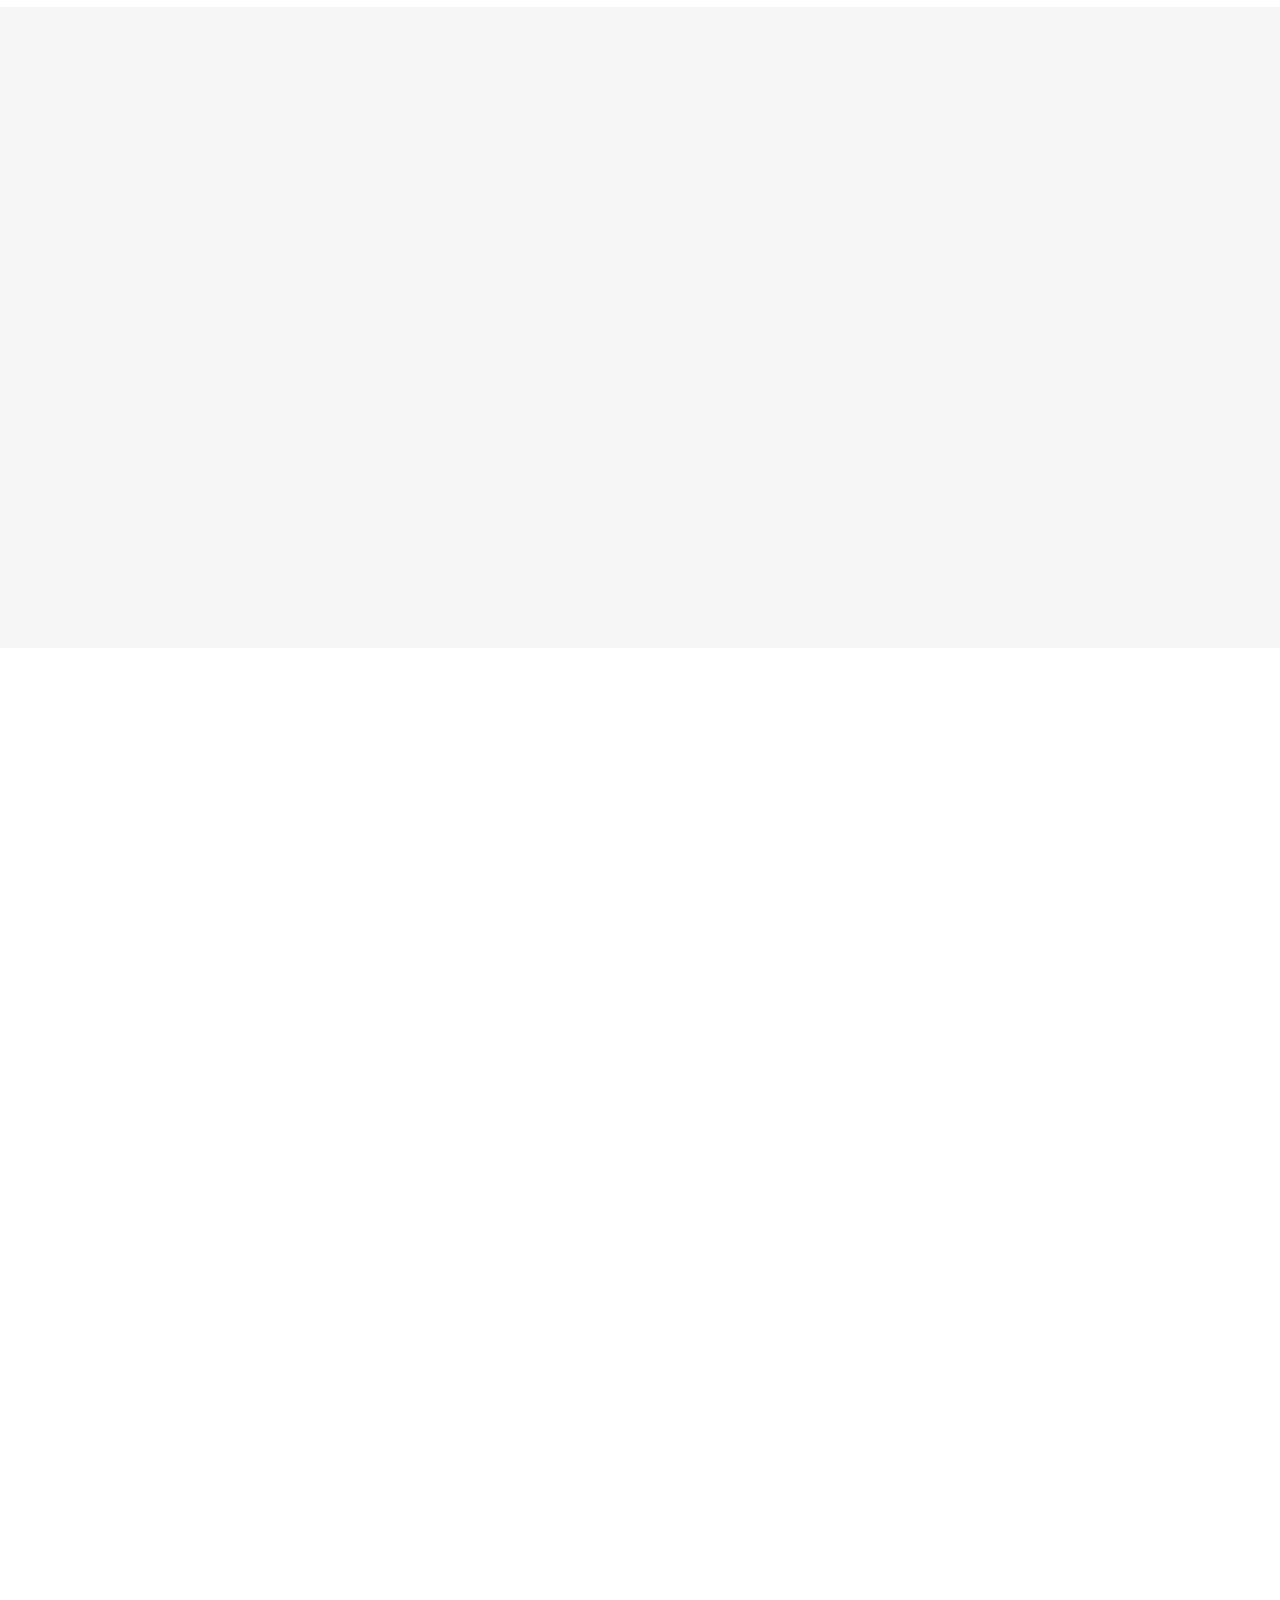
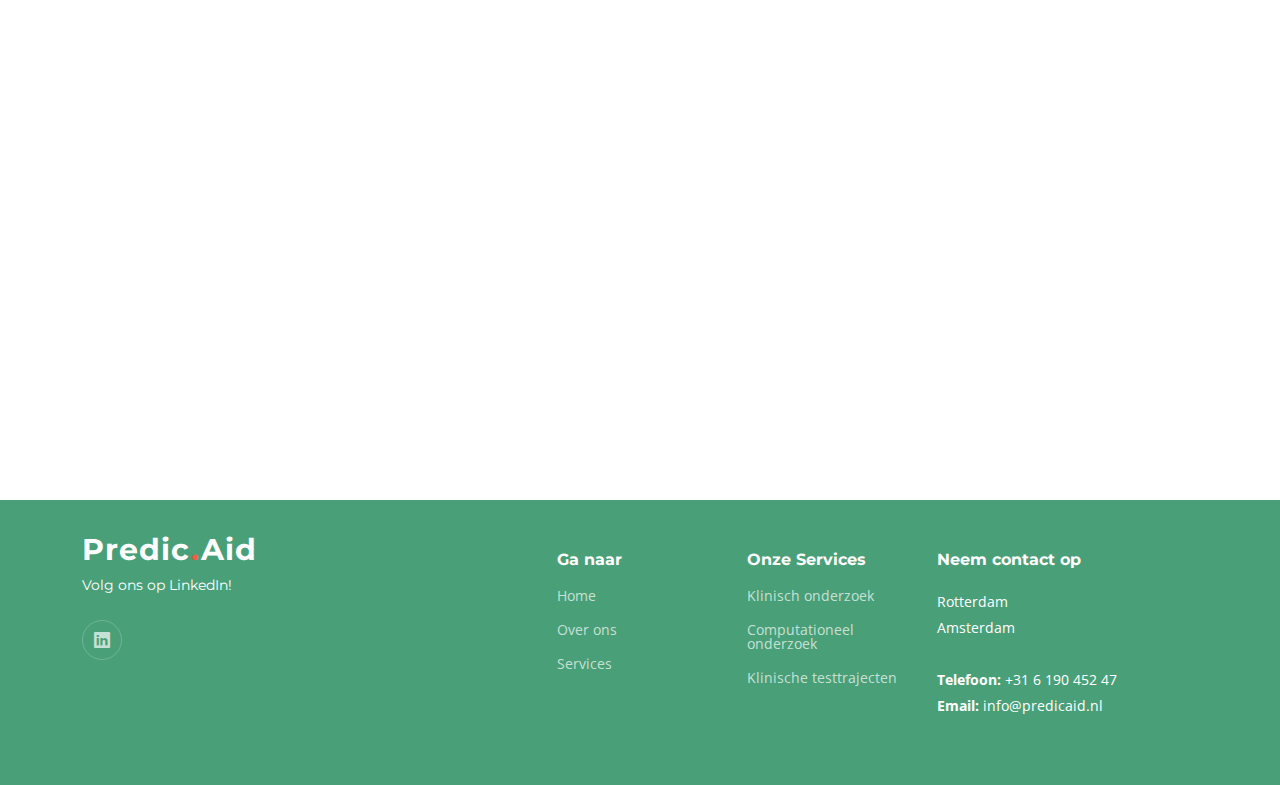
==== commit 0af35b71: "Updated contact information" ====
--- a/index.html
+++ b/index.html
@@ -43,8 +43,8 @@
   <section id="topbar" class="topbar d-flex align-items-center">
     <div class="container d-flex justify-content-center justify-content-md-between">
       <div class="contact-info d-flex align-items-center">
-        <i class="bi bi-envelope d-flex align-items-center"><a href="mailto:contact@example.com">contact@example.com</a></i>
-        <i class="bi bi-phone d-flex align-items-center ms-4"><span>+1 111 111 11</span></i>
+        <i class="bi bi-envelope d-flex align-items-center"><a href="mailto:info@predicaid.nl">info@predicaid.nl</a></i>
+        <i class="bi bi-phone d-flex align-items-center ms-4"><span>+31 6 190 452 47</span></i>
       </div>
       <div class="social-links d-none d-md-flex align-items-center">
         <a href="#" class="linkedin"><i class="bi bi-linkedin"></i></i></a>
@@ -286,7 +286,7 @@
                 <i class="bi bi-envelope flex-shrink-0"></i>
                 <div>
                   <h4>Email:</h4>
-                  <p>info@example.com</p>
+                  <p>info@predicaid.nl</p>
                 </div>
               </div><!-- End Info Item -->
 
@@ -294,7 +294,7 @@
                 <i class="bi bi-phone flex-shrink-0"></i>
                 <div>
                   <h4>Telefoon:</h4>
-                  <p>+1 5589 55488 55</p>
+                  <p>+31 6 190 452 47</p>
                 </div>
               </div><!-- End Info Item -->
 
@@ -362,8 +362,8 @@
             <li><a href="#hero">Home</a></li>
             <li><a href="#about">Over ons</a></li>
             <li><a href="#services">Services</a></li>
-            <li><a href="#">Terms of service</a></li>
-            <li><a href="#">Privacy policy</a></li>
+            <!--<li><a href="#">Terms of service</a></li>-->
+            <!--<li><a href="#">Privacy policy</a></li>-->
           </ul>
         </div>
 
@@ -381,8 +381,8 @@
           <p>
             Rotterdam <br>
             Amsterdam <br><br>
-            <strong>Telefoon:</strong> +1 111 111 11<br>
-            <strong>Email:</strong> info@example.com<br>
+            <strong>Telefoon:</strong> +31 6 190 452 47<br>
+            <strong>Email:</strong> info@predicaid.nl<br>
           </p>
 
         </div>
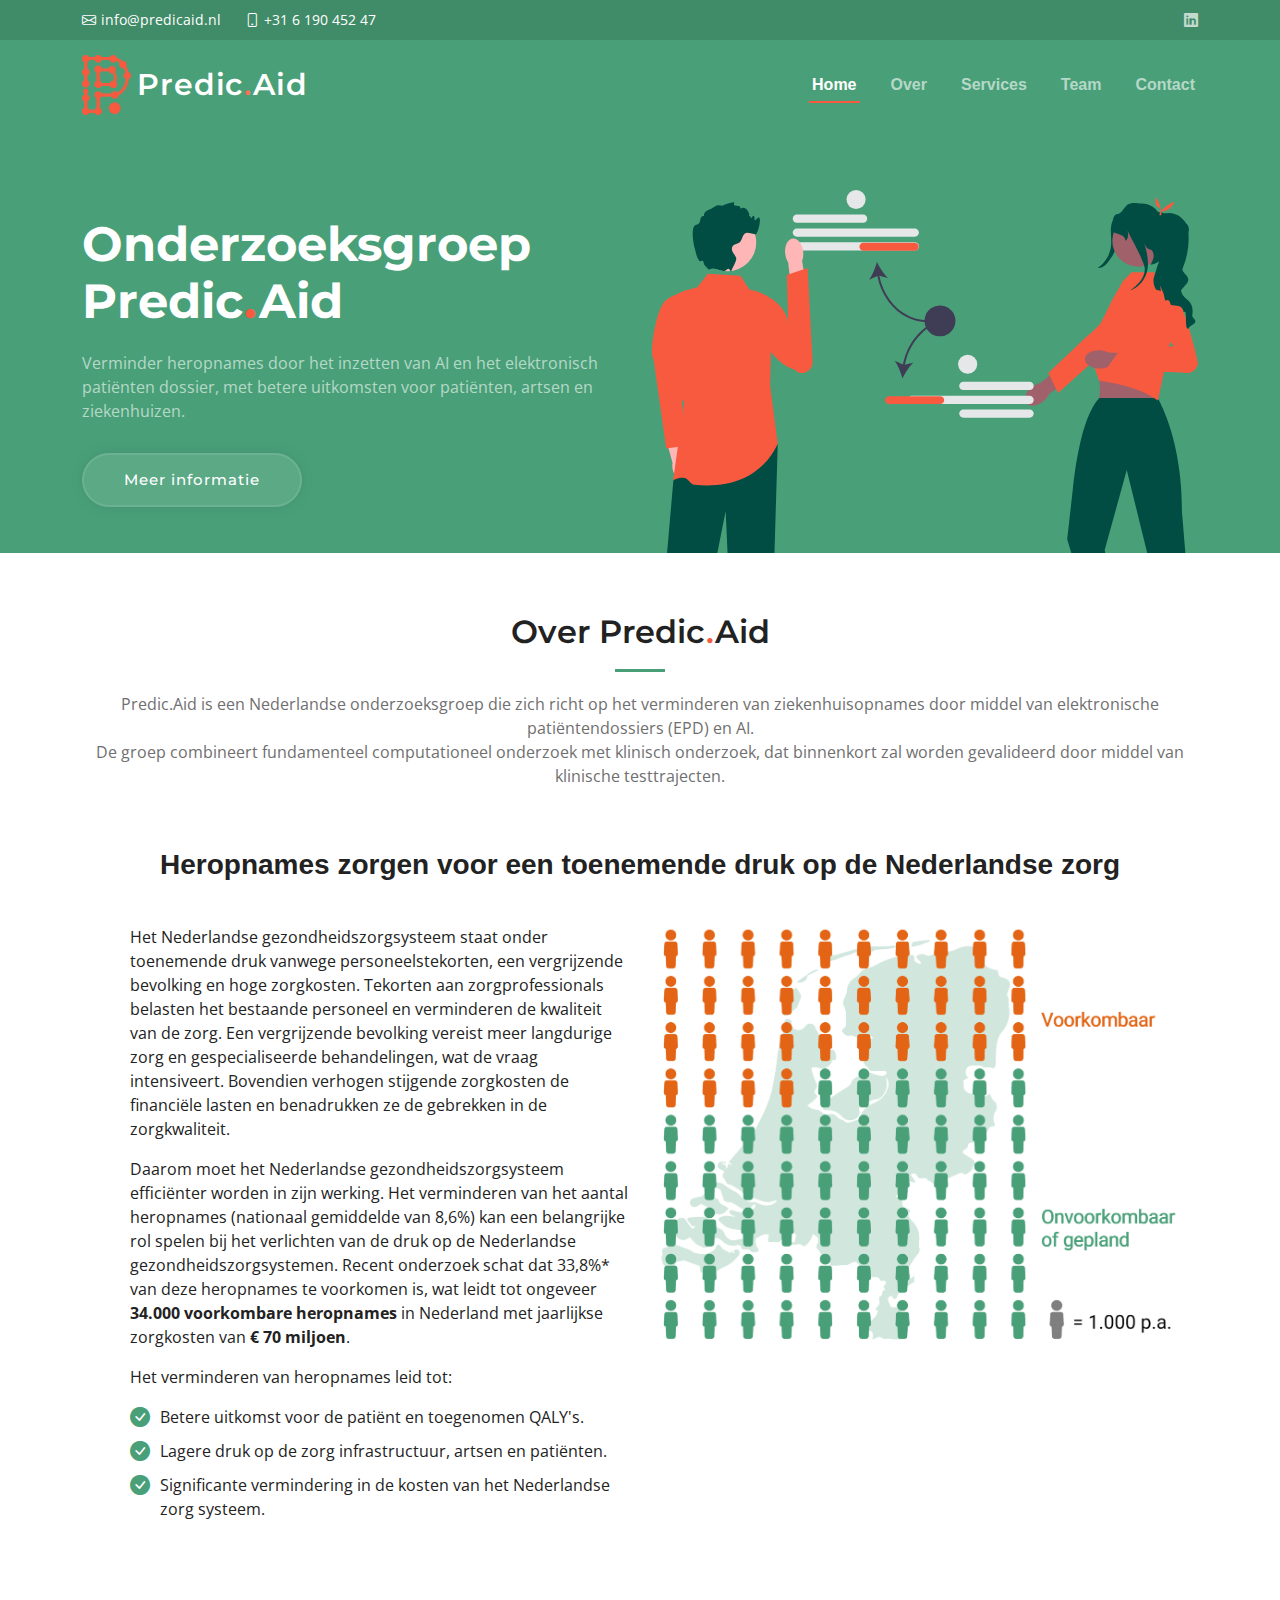
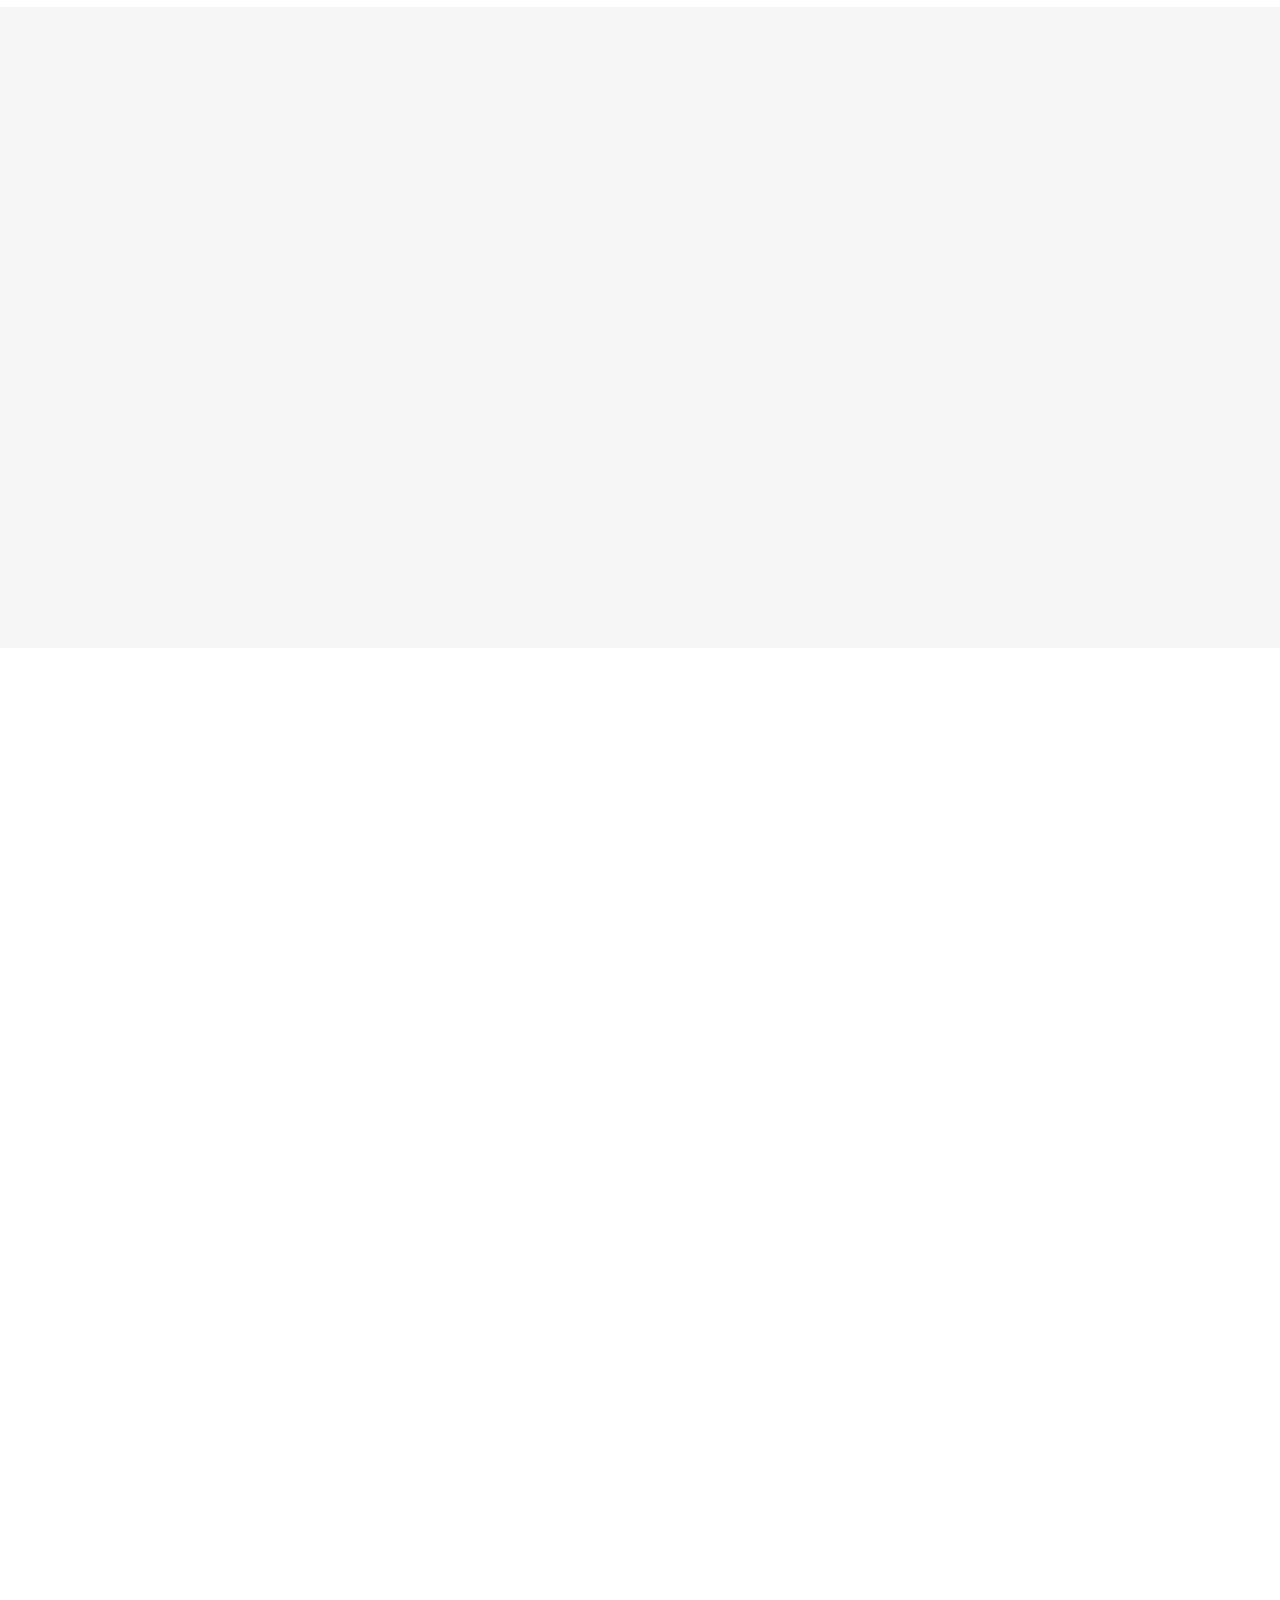
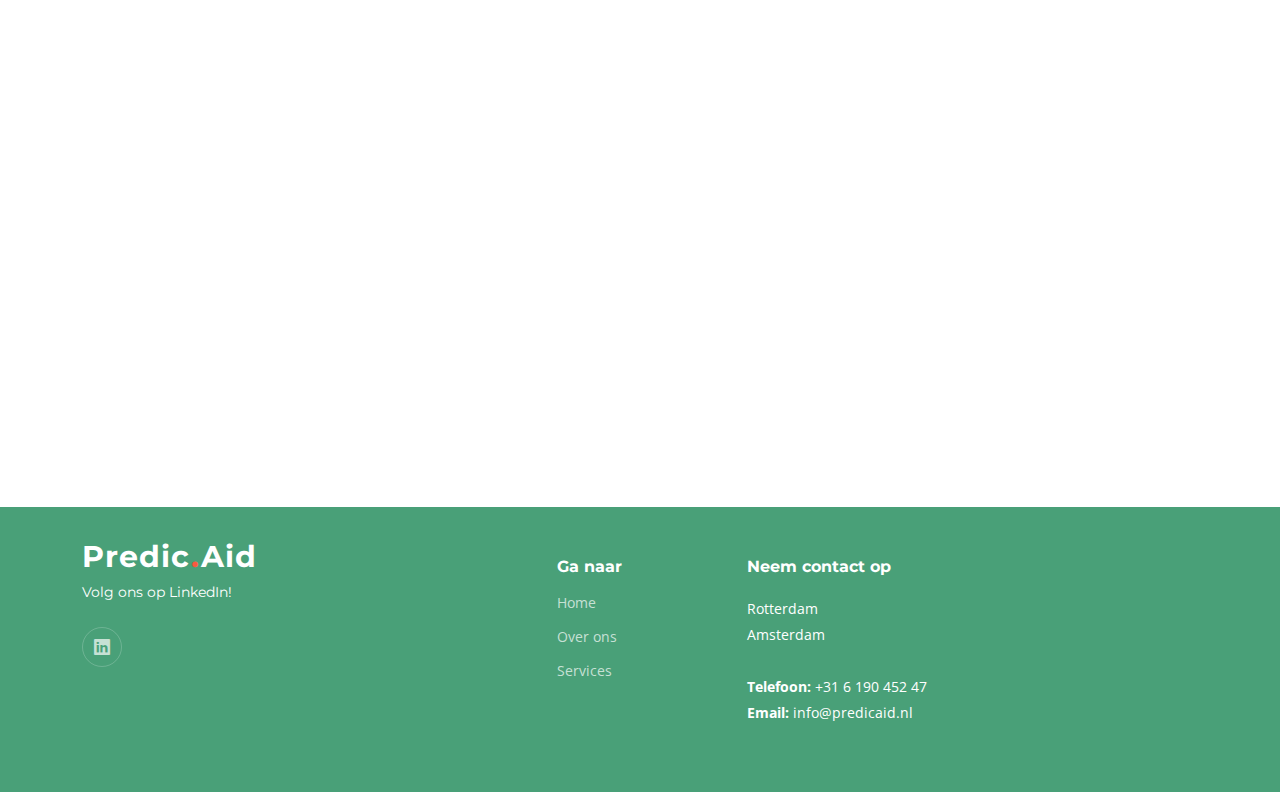
==== commit 2940eb9c: "contact en tekst" ====
--- a/index.html
+++ b/index.html
@@ -106,7 +106,7 @@
           <h2>Onderzoeksgroep Predic<span>.</span>Aid</h2>
           <p>Verminder heropnames door het inzetten van AI en het elektronisch patiënten dossier, met betere uitkomsten voor patiënten, artsen en ziekenhuizen.</p>
           <div class="d-flex justify-content-center justify-content-lg-start">
-            <a href="#about" class="btn-get-started">Learn more</a>
+            <a href="#about" class="btn-get-started">Meer informatie</a>
             <!--<a href="https://www.youtube.com/watch?v=LXb3EKWsInQ" class="glightbox btn-watch-video d-flex align-items-center"><i class="bi bi-play-circle"></i><span>Watch Video</span></a>-->
           </div>
         </div>
@@ -222,9 +222,10 @@
               <h4>Karel Steur MD</h4>
               <span>Klinsich onderzoek</span>
               <div class="social">
-                <a href=""><i class="bi bi-envelope"></i></a>
-                <a href=""><i class="bi bi-phone"></i></a>
-                <a href=""><i class="bi bi-linkedin"></i></a>
+                <a href="mailto:info@predicaid.nl"><i class="bi bi-envelope"></i></a>
+                <a href="https://www.linkedin.com/in/karel-steur-medicaldoctor/"><i class="bi bi-linkedin"></i></a>
+                <a href="tel:0031645225377"><i class="bi bi-phone"></i></a>
+                <p>+31 6 452 253 77</p>
               </div>
             </div>
           </div><!-- End Team Member -->
@@ -235,9 +236,10 @@
               <h4>Daan Witte</h4>
               <span>Data scientist</span>
               <div class="social">
-                <a href=""><i class="bi bi-envelope"></i></a>
-                <a href=""><i class="bi bi-phone"></i></a>
-                <a href=""><i class="bi bi-linkedin"></i></a>
+                <a href="mailto:info@predicaid.nl"><i class="bi bi-envelope"></i></a>
+                <a href="https://www.linkedin.com/in/daan-witte-650684184/"><i class="bi bi-linkedin"></i></a>
+                <a href="tel:0031616011582"><i class="bi bi-phone"></i></a>
+                <p>+31 6 160 115 82</p>
               </div>
             </div>
           </div><!-- End Team Member -->
@@ -248,9 +250,10 @@
               <h4>Lex Lubbers</h4>
               <span>Data scientist</span>
               <div class="social">
-                <a href=""><i class="bi bi-envelope"></i></a>
-                <a href=""><i class="bi bi-phone"></i></a>
-                <a href=""><i class="bi bi-linkedin"></i></a>
+                <a href="mailto:info@predicaid.nl"><i class="bi bi-envelope"></i></a>
+                <a href="https://www.linkedin.com/in/lex-lubbers"><i class="bi bi-linkedin"></i></a>
+                <a href="tel:0031619045247"><i class="bi bi-phone"></i></a>
+                <p>+31 6 190 452 47</p>
               </div>
             </div>
           </div><!-- End Team Member -->
@@ -366,7 +369,7 @@
             <!--<li><a href="#">Privacy policy</a></li>-->
           </ul>
         </div>
-
+        <!--
         <div class="col-lg-2 col-6 footer-links">
           <h4>Onze Services</h4>
           <ul>
@@ -375,7 +378,7 @@
             <li><a href="#">Klinische testtrajecten</a></li>
           </ul>
         </div>
-
+        -->
         <div class="col-lg-3 col-md-12 footer-contact text-center text-md-start">
           <h4>Neem contact op</h4>
           <p>
--- a/assets/css/main.css
+++ b/assets/css/main.css
@@ -1420,6 +1420,8 @@
 .team .member .social {
   margin-top: 15px;
   margin-bottom: 10px;
+  margin-left: 30px;
+  margin-right: 30px;
   display: flex;
   align-items: center;
   justify-content: space-around;
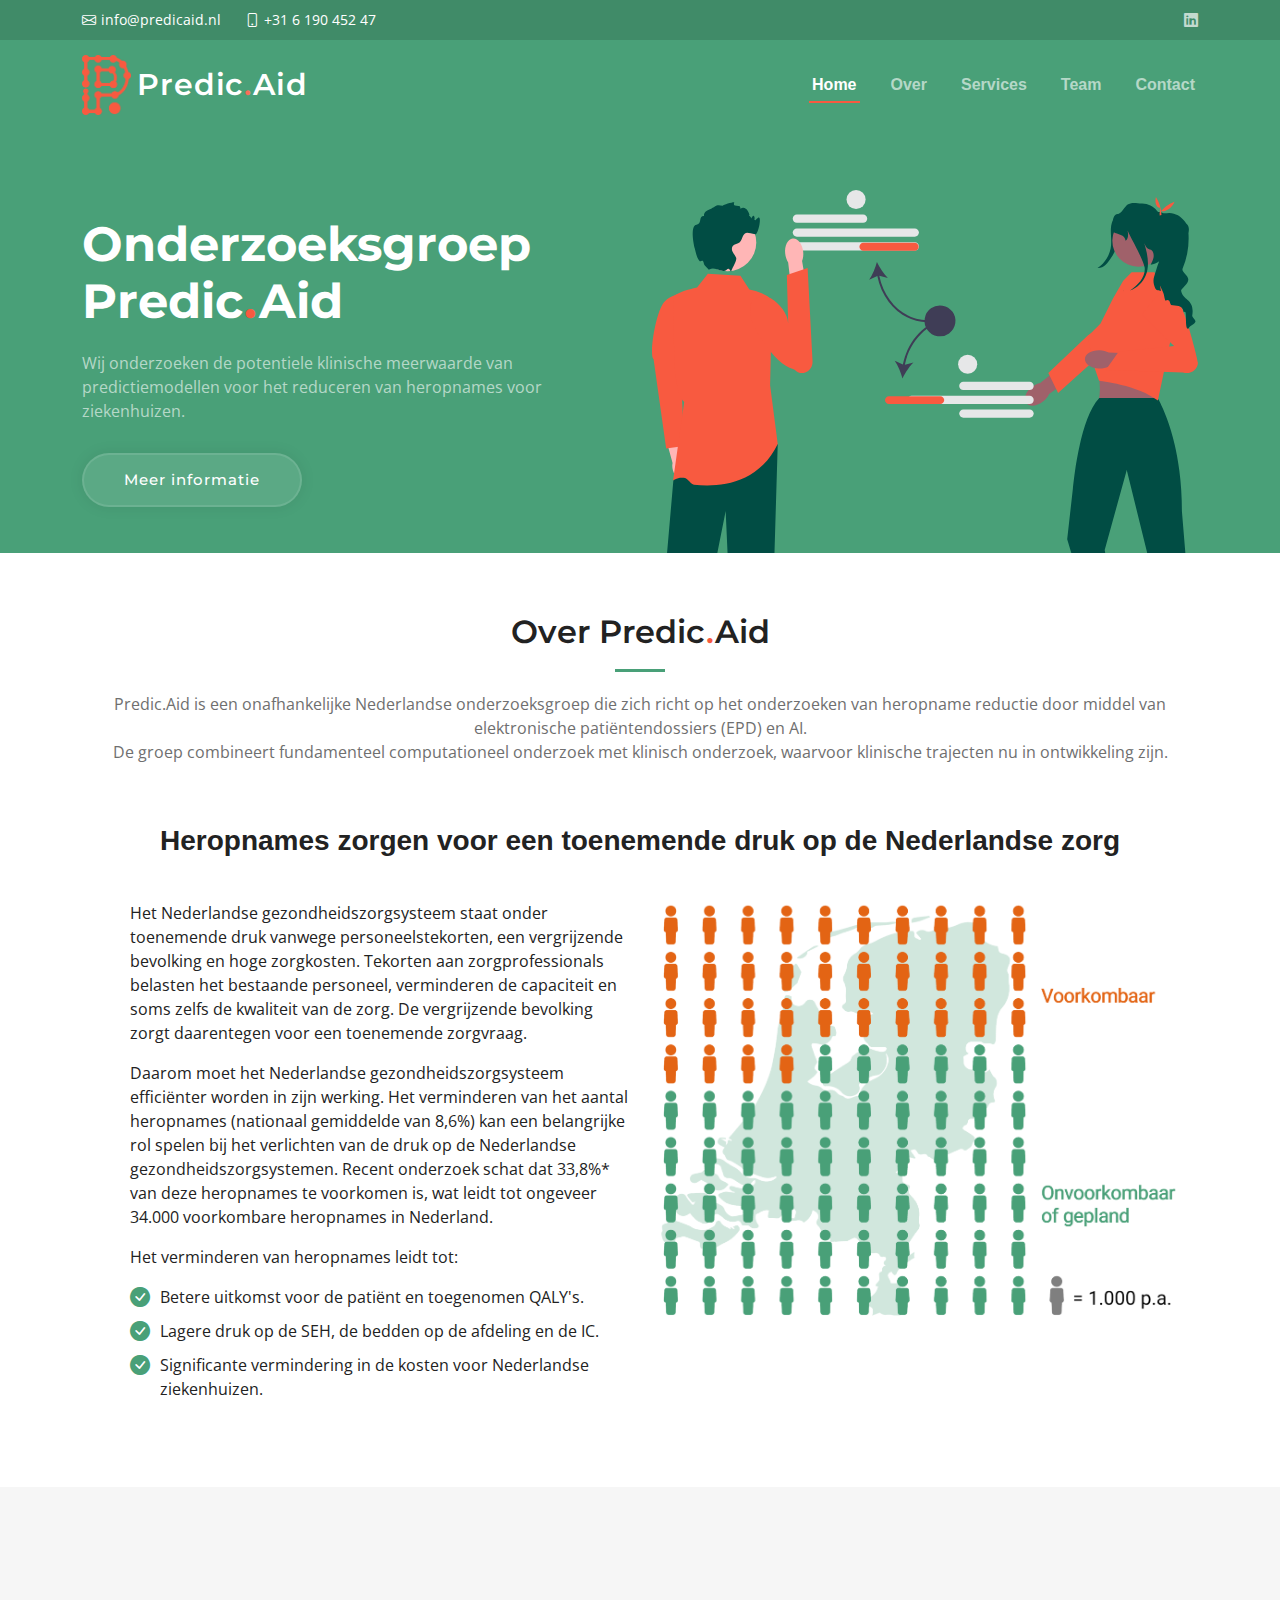
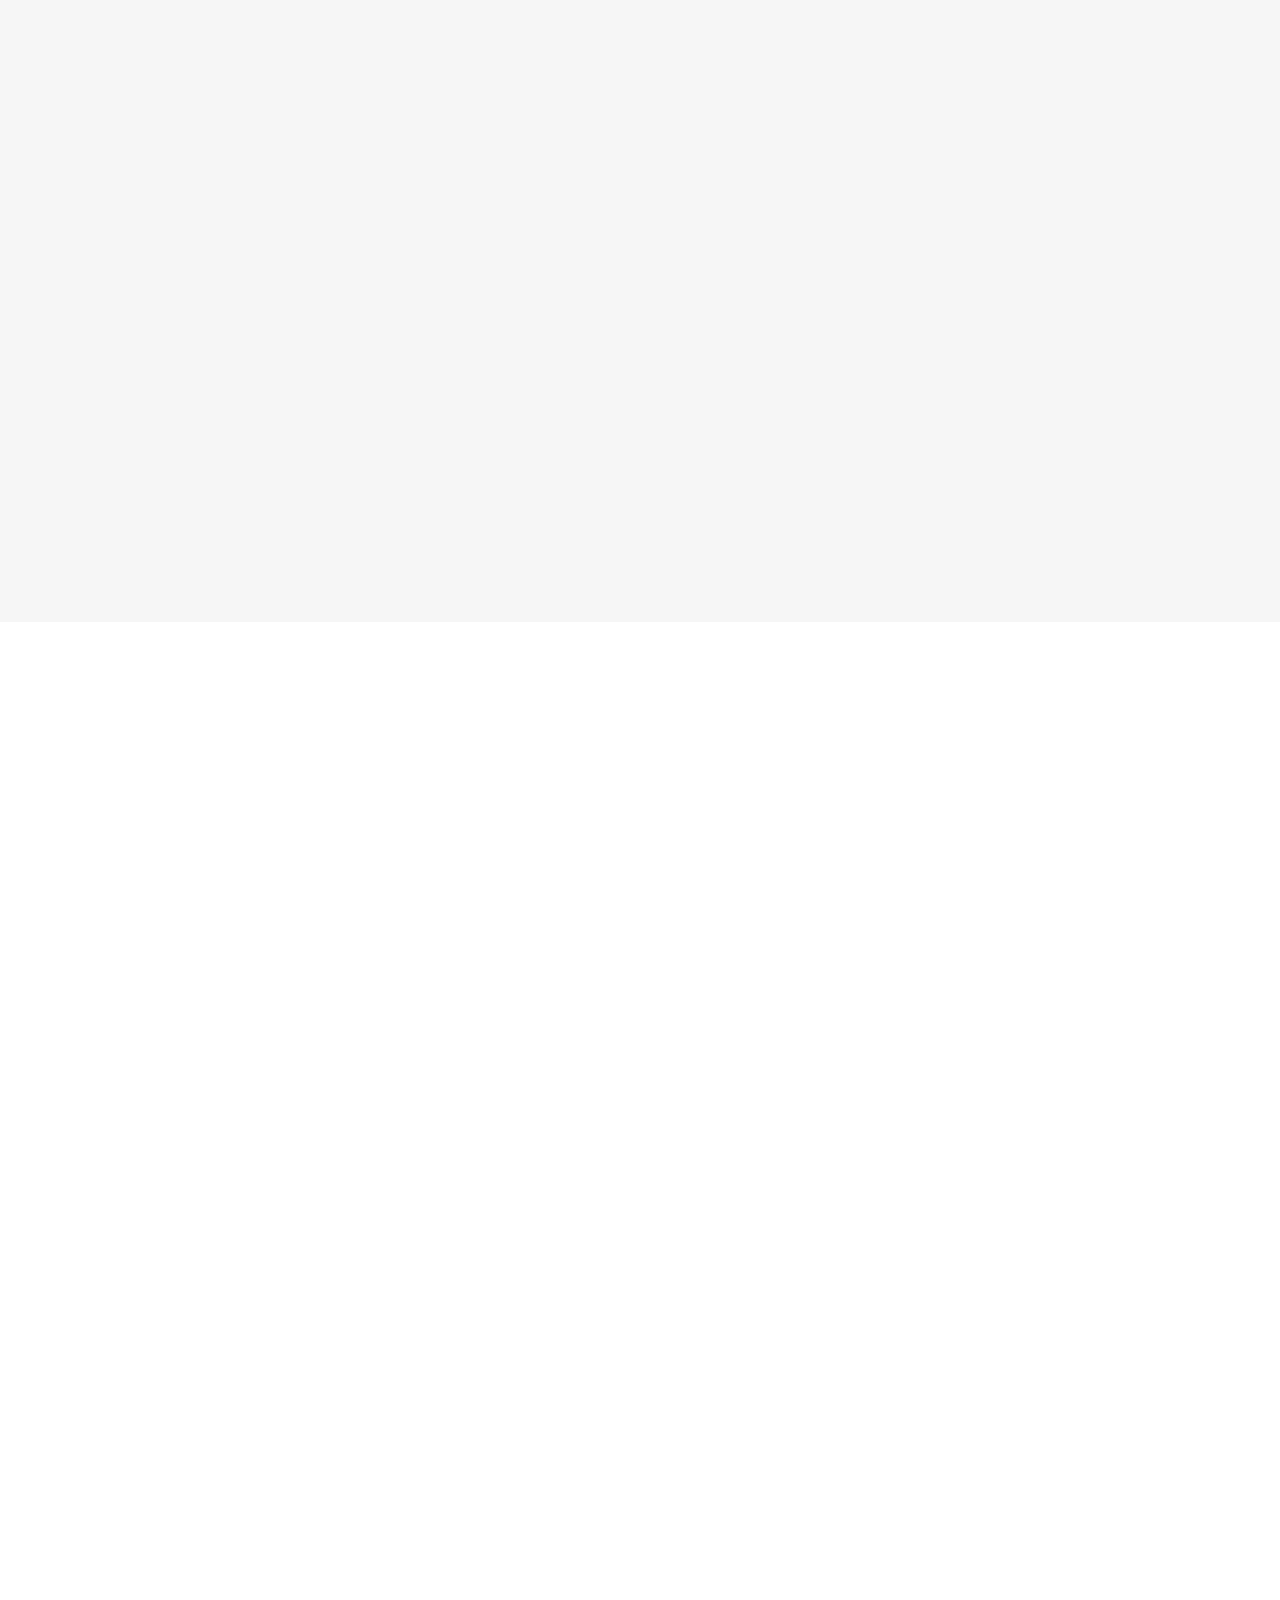
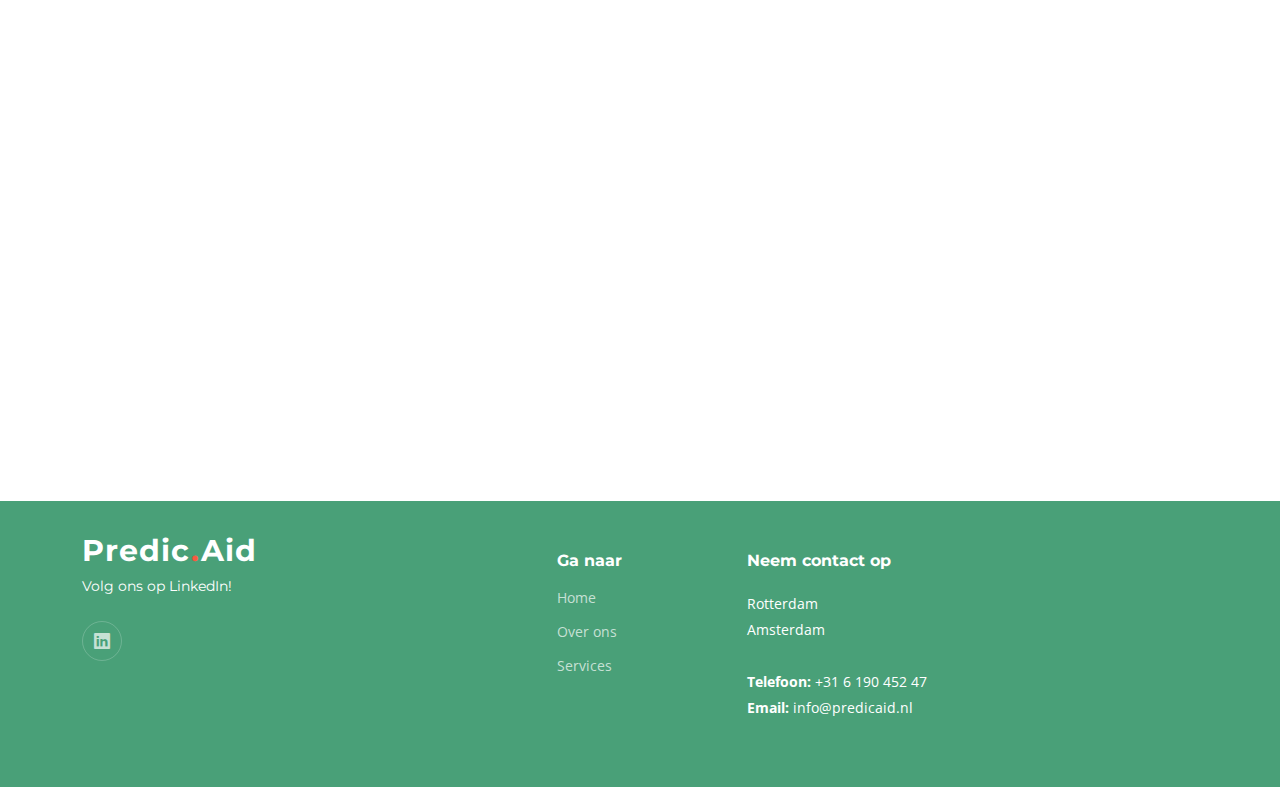
==== commit dc6a3213: "karels tekst" ====
--- a/index.html
+++ b/index.html
@@ -104,7 +104,7 @@
       <div class="row gy-5" data-aos="fade-in">
         <div class="col-lg-6 order-2 order-lg-1 d-flex flex-column justify-content-center text-center text-lg-start">
           <h2>Onderzoeksgroep Predic<span>.</span>Aid</h2>
-          <p>Verminder heropnames door het inzetten van AI en het elektronisch patiënten dossier, met betere uitkomsten voor patiënten, artsen en ziekenhuizen.</p>
+          <p>Wij onderzoeken de potentiele klinische meerwaarde van predictiemodellen voor het reduceren van heropnames voor ziekenhuizen.</p>
           <div class="d-flex justify-content-center justify-content-lg-start">
             <a href="#about" class="btn-get-started">Meer informatie</a>
             <!--<a href="https://www.youtube.com/watch?v=LXb3EKWsInQ" class="glightbox btn-watch-video d-flex align-items-center"><i class="bi bi-play-circle"></i><span>Watch Video</span></a>-->
@@ -126,22 +126,22 @@
 
         <div class="section-header">
           <h2>Over Predic<span class="text-orange">.</span>Aid</h2>
-          <p>Predic.Aid is een Nederlandse onderzoeksgroep die zich richt op het verminderen van ziekenhuisopnames door middel van elektronische patiëntendossiers (EPD) en AI.</p>
-          <p>De groep combineert fundamenteel computationeel onderzoek met klinisch onderzoek, dat binnenkort zal worden gevalideerd door middel van klinische testtrajecten.</p>
+          <p>Predic.Aid is een onafhankelijke Nederlandse onderzoeksgroep die zich richt op het onderzoeken van heropname reductie door middel van elektronische patiëntendossiers (EPD) en AI.</p>
+          <p>De groep combineert fundamenteel computationeel onderzoek met klinisch onderzoek, waarvoor klinische trajecten nu in ontwikkeling zijn.</p>
         </div>
 
         <div class="row gy-4 row-center-text">
           <h3>Heropnames zorgen voor een toenemende druk op de Nederlandse zorg</h3>
           <div class="col-lg-6 col-md-12">
             <div class = "content ps-0 ps-lg-5">
-              <p>Het Nederlandse gezondheidszorgsysteem staat onder toenemende druk vanwege personeelstekorten, een vergrijzende bevolking en hoge zorgkosten. Tekorten aan zorgprofessionals belasten het bestaande personeel en verminderen de kwaliteit van de zorg. Een vergrijzende bevolking vereist meer langdurige zorg en gespecialiseerde behandelingen, wat de vraag intensiveert. Bovendien verhogen stijgende zorgkosten de financiële lasten en benadrukken ze de gebrekken in de zorgkwaliteit.</p>
+              <p>Het Nederlandse gezondheidszorgsysteem staat onder toenemende druk vanwege personeelstekorten, een vergrijzende bevolking en hoge zorgkosten. Tekorten aan zorgprofessionals belasten het bestaande personeel, verminderen de capaciteit en soms zelfs de kwaliteit van de zorg. De vergrijzende bevolking zorgt daarentegen voor een toenemende zorgvraag.</p>
               <p>
-                Daarom moet het Nederlandse gezondheidszorgsysteem efficiënter worden in zijn werking. Het verminderen van het aantal heropnames (nationaal gemiddelde van 8,6%) kan een belangrijke rol spelen bij het verlichten van de druk op de Nederlandse gezondheidszorgsystemen. Recent onderzoek schat dat 33,8%* van deze heropnames te voorkomen is, wat leidt tot ongeveer <b>34.000 voorkombare heropnames</b> in Nederland met jaarlijkse zorgkosten van <b>€ 70 miljoen</b>.</p>
-              <p>Het verminderen van heropnames leid tot:</p>
+                Daarom moet het Nederlandse gezondheidszorgsysteem efficiënter worden in zijn werking. Het verminderen van het aantal heropnames (nationaal gemiddelde van 8,6%) kan een belangrijke rol spelen bij het verlichten van de druk op de Nederlandse gezondheidszorgsystemen. Recent onderzoek schat dat 33,8%* van deze heropnames te voorkomen is, wat leidt tot ongeveer 34.000 voorkombare heropnames in Nederland.</p>
+              <p>Het verminderen van heropnames leidt tot:</p>
               <ul>
                 <li><i class="bi bi-check-circle-fill"></i> Betere uitkomst voor de patiënt en toegenomen QALY's.</li>
-                <li><i class="bi bi-check-circle-fill"></i> Lagere druk op de zorg infrastructuur, artsen en patiënten.</li>
-                <li><i class="bi bi-check-circle-fill"></i> Significante vermindering in de kosten van het Nederlandse zorg systeem.</li>
+                <li><i class="bi bi-check-circle-fill"></i> Lagere druk op de SEH, de bedden op de afdeling en de IC.</li>
+                <li><i class="bi bi-check-circle-fill"></i> Significante vermindering in de kosten voor Nederlandse ziekenhuizen.</li>
               </ul>
             </div>
           </div>
@@ -184,7 +184,7 @@
               </div>
               <h3>Klinisch onderzoek</h3>
               <p>
-                Klinisch onderzoek vormt de basis voor de ontwikkeling van voorspellingsmodellen voor heropnames.</p>
+                Klinisch onderzoek vormt de basis voor de ontwikkeling van voorspellingsmodellen voor heropnames. Middels het klinisch onderzoek zullen modellen worden gevalideerd op hun waarde. Indien gevalideerd en van waarde zal het vervolgonderzoek zich richten op hoe de modellen het beste geïmplementeerd kunnen worden.</p>
               <!---<a href="#" class="readmore stretched-link">Read more <i class="bi bi-arrow-right"></i></a>--->
             </div>
           </div><!-- End Service Item -->
@@ -195,7 +195,7 @@
                 <i class="bi bi-easel"></i>
               </div>
               <h3>Klinische testtrajecten</h3>
-              <p>In de nabije toekomst zullen computationeel en klinisch onderzoek samenkomen in klinische proeven om de impact van voorspelling van heropnames op de Nederlandse gezondheidszorg te evalueren.</p>
+              <p>Binnenkort zullen computationeel en klinisch onderzoek samenkomen in klinische trajecten in ziekenhuizen om de impact van voorspelling van heropnames op de Nederlandse gezondheidszorg te evalueren. Het uiteindelijke hoofddoel zal zijn om de daadwerkelijke klinische significantie te onderzoeken.</p>
               <!---<a href="#" class="readmore stretched-link">Read more <i class="bi bi-arrow-right"></i></a>--->
             </div>
           </div><!-- End Service Item -->
@@ -219,8 +219,8 @@
           <div class="col-xl-4 col-md-6 d-flex" data-aos="fade-up" data-aos-delay="200">
             <div class="member">
               <img src="assets/img/team/Karel.jpg" class="img-fluid" alt="">
-              <h4>Karel Steur MD</h4>
-              <span>Klinsich onderzoek</span>
+              <h4>Karel Steur</h4>
+              <span>Arts, onderzoeker</span>
               <div class="social">
                 <a href="mailto:info@predicaid.nl"><i class="bi bi-envelope"></i></a>
                 <a href="https://www.linkedin.com/in/karel-steur-medicaldoctor/"><i class="bi bi-linkedin"></i></a>
@@ -273,8 +273,8 @@
         </div>
 
         <div class="row gx-lg-0 gy-4">
-
-          <div class="col-lg-4">
+          <div class="col-lg-3"></div>
+          <div class="col-lg-6">
 
             <div class="info-container d-flex flex-column align-items-center justify-content-center">
               <div class="info-item d-flex">
@@ -312,30 +312,7 @@
 
           </div>
 
-          <div class="col-lg-8">
-            <form action="forms/contact.php" method="post" role="form" class="php-email-form">
-              <div class="row">
-                <div class="col-md-6 form-group">
-                  <input type="text" name="name" class="form-control" id="name" placeholder="Naam" required>
-                </div>
-                <div class="col-md-6 form-group mt-3 mt-md-0">
-                  <input type="email" class="form-control" name="email" id="email" placeholder="Email" required>
-                </div>
-              </div>
-              <div class="form-group mt-3">
-                <input type="text" class="form-control" name="subject" id="subject" placeholder="Onderwerp" required>
-              </div>
-              <div class="form-group mt-3">
-                <textarea class="form-control" name="message" rows="7" placeholder="Bericht" required></textarea>
-              </div>
-              <div class="my-3">
-                <div class="loading">Laden</div>
-                <div class="error-message"></div>
-                <div class="sent-message">Uw bericht is verstuurd, bedankt!</div>
-              </div>
-              <div class="text-center"><button type="submit">Verstuur</button></div>
-            </form>
-          </div><!-- End Contact Form -->
+
 
         </div>
 
--- a/assets/css/main.css
+++ b/assets/css/main.css
@@ -1449,6 +1449,14 @@
   margin: 0 2px;
 }
 
+.team .member .social p {
+  width: 40%;
+  font-size: 14px;
+  display: block;
+  border-radius: 0px !important;
+  border: 0px !important;
+}
+
 /*--------------------------------------------------------------
 # Pricing Section
 --------------------------------------------------------------*/
